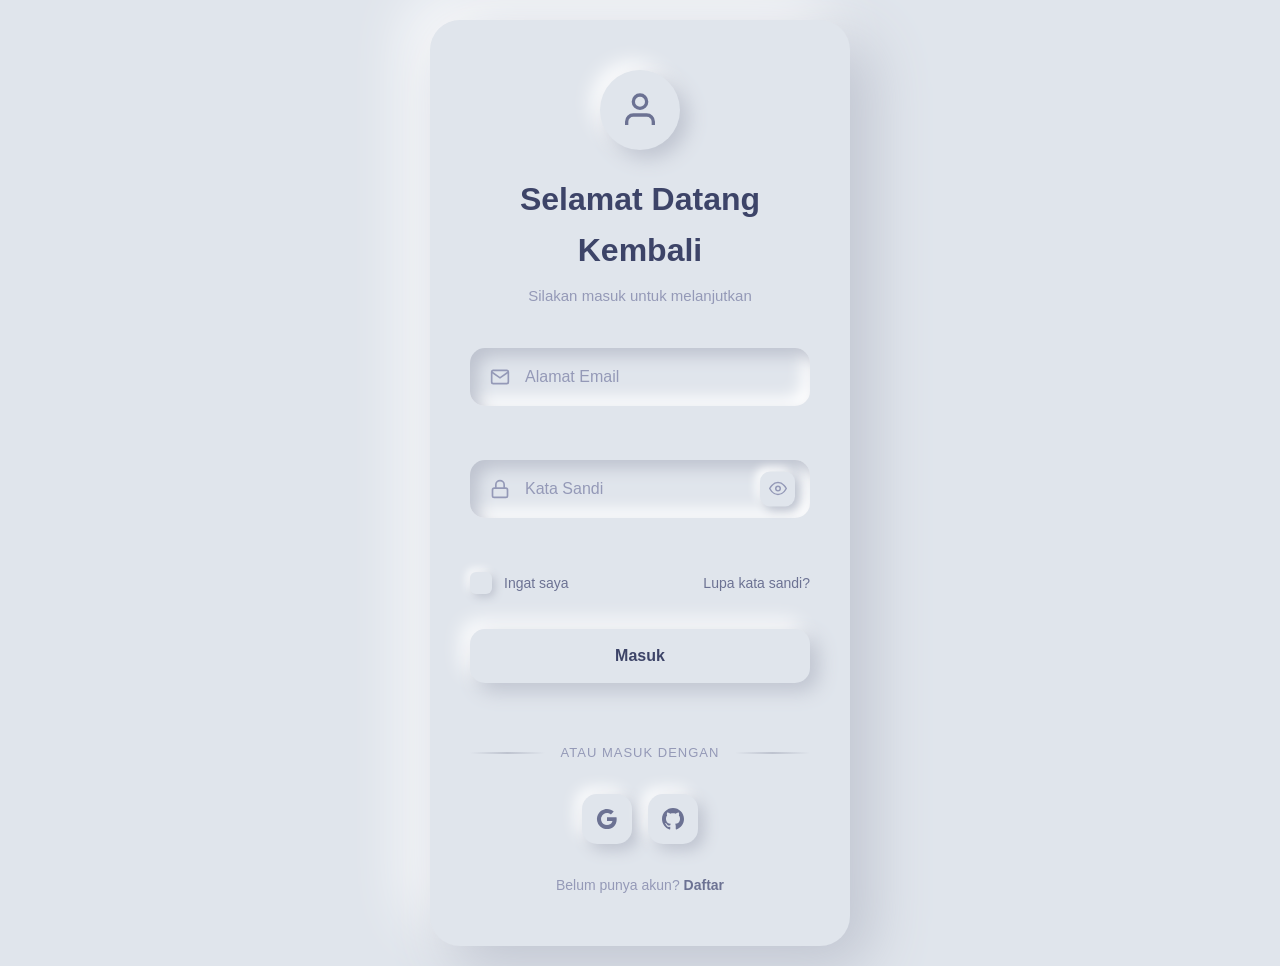
==== login/index.html @ a6df1111 "Update index.html" ====
<!DOCTYPE html>
<html lang="id">
<head>
    <meta charset="UTF-8">
    <meta name="viewport" content="width=device-width, initial-scale=1.0">
    <title>Kopi Ayu - Masuk</title>
    <link rel="stylesheet" href="style.css">
</head>
<body>
    <div class="login-container">
        <div class="login-card">
            <div class="login-header">
                <div class="neu-icon">
                    <div class="icon-inner">
                        <svg viewBox="0 0 24 24" fill="none" stroke="currentColor" stroke-width="2">
                            <path d="M20 21v-2a4 4 0 0 0-4-4H8a4 4 0 0 0-4 4v2"/>
                            <circle cx="12" cy="7" r="4"/>
                        </svg>
                    </div>
                </div>
                <h2>Selamat Datang Kembali</h2>
                <p>Silakan masuk untuk melanjutkan</p>
            </div>
            
            <form class="login-form" id="loginForm" novalidate>
                <div class="form-group">
                    <div class="input-group neu-input">
                        <input type="email" id="email" name="email" required autocomplete="email" placeholder=" ">
                        <label for="email">Alamat Email</label>
                        <div class="input-icon">
                            <svg viewBox="0 0 24 24" fill="none" stroke="currentColor" stroke-width="2">
                                <path d="M4 4h16c1.1 0 2 .9 2 2v12c0 1.1-.9 2-2 2H4c-1.1 0-2-.9-2-2V6c0-1.1.9-2 2-2z"/>
                                <polyline points="22,6 12,13 2,6"/>
                            </svg>
                        </div>
                    </div>
                    <span class="error-message" id="emailError"></span>
                </div>

                <div class="form-group">
                    <div class="input-group neu-input password-group">
                        <input type="password" id="password" name="password" required autocomplete="current-password" placeholder=" ">
                        <label for="password">Kata Sandi</label>
                        <div class="input-icon">
                            <svg viewBox="0 0 24 24" fill="none" stroke="currentColor" stroke-width="2">
                                <rect x="3" y="11" width="18" height="11" rx="2" ry="2"/>
                                <path d="M7 11V7a5 5 0 0110 0v4"/>
                            </svg>
                        </div>
                        <button type="button" class="password-toggle neu-toggle" id="passwordToggle" aria-label="Tampilkan kata sandi">
                            <svg class="eye-open" viewBox="0 0 24 24" fill="none" stroke="currentColor" stroke-width="2">
                                <path d="M1 12s4-8 11-8 11 8 11 8-4 8-11 8-11-8-11-8z"/>
                                <circle cx="12" cy="12" r="3"/>
                            </svg>
                            <svg class="eye-closed" viewBox="0 0 24 24" fill="none" stroke="currentColor" stroke-width="2">
                                <path d="M17.94 17.94A10.07 10.07 0 0 1 12 20c-7 0-11-8-11-8a18.45 18.45 0 0 1 5.06-5.94M9.9 4.24A9.12 9.12 0 0 1 12 4c7 0 11 8 11 8a18.5 18.5 0 0 1-2.16 3.19m-6.72-1.07a3 3 0 1 1-4.24-4.24"/>
                                <line x1="1" y1="1" x2="23" y2="23"/>
                            </svg>
                        </button>
                    </div>
                    <span class="error-message" id="passwordError"></span>
                </div>

                <div class="form-options">
                    <div class="remember-wrapper">
                        <input type="checkbox" id="remember" name="remember">
                        <label for="remember" class="checkbox-label">
                            <div class="neu-checkbox">
                                <svg viewBox="0 0 24 24" fill="none" stroke="currentColor" stroke-width="3">
                                    <polyline points="20 6 9 17 4 12"/>
                                </svg>
                            </div>
                            Ingat saya
                        </label>
                    </div>
                    <a href="#" class="forgot-link">Lupa kata sandi?</a>
                </div>

                <button type="submit" class="neu-button login-btn">
                    <span class="btn-text">Masuk</span>
                    <div class="btn-loader">
                        <div class="neu-spinner"></div>
                    </div>
                </button>
            </form>

            <div class="divider">
                <div class="divider-line"></div>
                <span>atau masuk dengan</span>
                <div class="divider-line"></div>
            </div>

            <div class="social-login">
                <button type="button" class="social-btn neu-social">
                    <svg viewBox="0 0 24 24" fill="currentColor">
                        <path d="M22.56 12.25c0-.78-.07-1.53-.2-2.25H12v4.26h5.92c-.26 1.37-1.04 2.53-2.21 3.31v2.77h3.57c2.08-1.92 3.28-4.74 3.28-8.09z"/>
                        <path d="M12 23c2.97 0 5.46-.98 7.28-2.66l-3.57-2.77c-.98.66-2.23 1.06-3.71 1.06-2.86 0-5.29-1.93-6.16-4.53H2.18v2.84C3.99 20.53 7.7 23 12 23z"/>
                        <path d="M5.84 14.09c-.22-.66-.35-1.36-.35-2.09s.13-1.43.35-2.09V7.07H2.18C1.43 8.55 1 10.22 1 12s.43 3.45 1.18 4.93l2.85-2.22.81-.62z"/>
                        <path d="M12 5.38c1.62 0 3.06.56 4.21 1.64l3.15-3.15C17.45 2.09 14.97 1 12 1 7.7 1 3.99 3.47 2.18 7.07l3.66 2.84c.87-2.6 3.3-4.53 6.16-4.53z"/>
                    </svg>
                </button>
                <button type="button" class="social-btn neu-social">
                    <svg viewBox="0 0 24 24" fill="currentColor">
                        <path d="M12 0c-6.626 0-12 5.373-12 12 0 5.302 3.438 9.8 8.207 11.387.599.111.793-.261.793-.577v-2.234c-3.338.726-4.033-1.416-4.033-1.416-.546-1.387-1.333-1.756-1.333-1.756-1.089-.745.083-.729.083-.729 1.205.084 1.839 1.237 1.839 1.237 1.07 1.834 2.807 1.304 3.492.997.107-.775.418-1.305.762-1.604-2.665-.305-5.467-1.334-5.467-5.931 0-1.311.469-2.381 1.236-3.221-.124-.303-.535-1.524.117-3.176 0 0 1.008-.322 3.301 1.23.957-.266 1.983-.399 3.003-.404 1.02.005 2.047.138 3.006.404 2.291-1.552 3.297-1.23 3.297-1.23.653 1.653.242 2.874.118 3.176.77.84 1.235 1.911 1.235 3.221 0 4.609-2.807 5.624-5.479 5.921.43.372.823 1.102.823 2.222v3.293c0 .319.192.694.801.576 4.765-1.589 8.199-6.086 8.199-11.386 0-6.627-5.373-12-12-12z"/>
                    </svg>
                </button>
            </div>

            <div class="signup-link">
                <p>Belum punya akun? <a href="#">Daftar</a></p>
            </div>

            <div class="success-message" id="successMessage">
                <div class="success-icon neu-icon">
                    <svg viewBox="0 0 24 24" fill="none" stroke="currentColor" stroke-width="3">
                        <polyline points="20 6 9 17 4 12"/>
                    </svg>
                </div>
                <h3>Berhasil!</h3>
                <p>Mengalihkan Anda ke halaman utama...</p>
            </div>
        </div>
    </div>

    <script src="../../shared/js/form-utils.js"></script>
    <script src="script.js"></script>
</body>
</html>
---- login/style.css ----
/* Neumorphism Login Form - Complete & Self-Contained */

* {
    margin: 0;
    padding: 0;
    box-sizing: border-box;
}

body {
    font-family: -apple-system, BlinkMacSystemFont, 'Segoe UI', Roboto, sans-serif;
    background: #e0e5ec;
    min-height: 100vh;
    display: flex;
    align-items: center;
    justify-content: center;
    padding: 20px;
    line-height: 1.6;
}

.login-container {
    width: 100%;
    max-width: 420px;
}

.login-card {
    background: #e0e5ec;
    border-radius: 30px;
    padding: 50px 40px;
    box-shadow: 
        20px 20px 60px #bec3cf,
        -20px -20px 60px #ffffff;
    position: relative;
    transition: all 0.3s ease;
}

.login-card:hover {
    transform: translateY(-5px);
}

.login-header {
    text-align: center;
    margin-bottom: 40px;
}

.neu-icon {
    width: 80px;
    height: 80px;
    margin: 0 auto 24px;
    background: #e0e5ec;
    border-radius: 50%;
    display: flex;
    align-items: center;
    justify-content: center;
    box-shadow: 
        8px 8px 20px #bec3cf,
        -8px -8px 20px #ffffff,
        inset 0 0 0 #bec3cf,
        inset 0 0 0 #ffffff;
    transition: all 0.3s ease;
}

.neu-icon:hover {
    box-shadow: 
        4px 4px 10px #bec3cf,
        -4px -4px 10px #ffffff,
        inset 4px 4px 10px #bec3cf,
        inset -4px -4px 10px #ffffff;
}

.icon-inner {
    width: 40px;
    height: 40px;
    display: flex;
    align-items: center;
    justify-content: center;
    color: #6c7293;
}

.icon-inner svg {
    width: 100%;
    height: 100%;
}

.login-header h2 {
    color: #3d4468;
    font-size: 2rem;
    font-weight: 600;
    margin-bottom: 8px;
}

.login-header p {
    color: #9499b7;
    font-size: 15px;
    font-weight: 400;
}

/* Neumorphic Input Styles */
.form-group {
    margin-bottom: 28px;
    position: relative;
}

.neu-input {
    position: relative;
    background: #e0e5ec;
    border-radius: 15px;
    box-shadow: 
        inset 8px 8px 16px #bec3cf,
        inset -8px -8px 16px #ffffff;
    transition: all 0.3s ease;
}

.neu-input:focus-within {
    box-shadow: 
        inset 4px 4px 8px #bec3cf,
        inset -4px -4px 8px #ffffff;
}

.neu-input input {
    width: 100%;
    background: transparent;
    border: none;
    padding: 20px 24px;
    padding-left: 55px;
    color: #3d4468;
    font-size: 16px;
    font-weight: 500;
    outline: none;
    transition: all 0.3s ease;
}

.neu-input input::placeholder {
    color: transparent;
}

.neu-input label {
    position: absolute;
    left: 55px;
    top: 50%;
    transform: translateY(-50%);
    color: #9499b7;
    font-size: 16px;
    font-weight: 400;
    pointer-events: none;
    transition: all 0.3s ease;
}

.neu-input input:focus + label,
.neu-input input:not(:placeholder-shown) + label {
    top: 8px;
    font-size: 12px;
    color: #6c7293;
    transform: translateY(0);
}

.input-icon {
    position: absolute;
    left: 20px;
    top: 50%;
    transform: translateY(-50%);
    width: 20px;
    height: 20px;
    color: #9499b7;
    transition: all 0.3s ease;
}

.input-icon svg {
    width: 100%;
    height: 100%;
}

.neu-input:focus-within .input-icon {
    color: #6c7293;
}

/* Password Toggle */
.password-group {
    padding-right: 50px;
}

.neu-toggle {
    position: absolute;
    right: 15px;
    top: 50%;
    transform: translateY(-50%);
    background: #e0e5ec;
    border: none;
    width: 35px;
    height: 35px;
    border-radius: 10px;
    cursor: pointer;
    display: flex;
    align-items: center;
    justify-content: center;
    color: #9499b7;
    box-shadow: 
        4px 4px 10px #bec3cf,
        -4px -4px 10px #ffffff;
    transition: all 0.3s ease;
}

.neu-toggle:hover {
    color: #6c7293;
}

.neu-toggle:active {
    box-shadow: 
        inset 2px 2px 5px #bec3cf,
        inset -2px -2px 5px #ffffff;
}

.neu-toggle svg {
    width: 18px;
    height: 18px;
}

.eye-closed {
    display: none;
}

.neu-toggle.show-password .eye-open {
    display: none;
}

.neu-toggle.show-password .eye-closed {
    display: block;
}

/* Form Options */
.form-options {
    display: flex;
    justify-content: space-between;
    align-items: center;
    margin-bottom: 35px;
    flex-wrap: wrap;
    gap: 16px;
}

.remember-wrapper {
    display: flex;
    align-items: center;
    cursor: pointer;
}

.remember-wrapper input[type="checkbox"] {
    display: none;
}

.checkbox-label {
    display: flex;
    align-items: center;
    gap: 12px;
    cursor: pointer;
    user-select: none;
    color: #6c7293;
    font-size: 14px;
    font-weight: 500;
}

.neu-checkbox {
    width: 22px;
    height: 22px;
    background: #e0e5ec;
    border-radius: 6px;
    display: flex;
    align-items: center;
    justify-content: center;
    box-shadow: 
        3px 3px 8px #bec3cf,
        -3px -3px 8px #ffffff;
    transition: all 0.3s ease;
    position: relative;
    overflow: hidden;
}

.remember-wrapper input[type="checkbox"]:checked + .checkbox-label .neu-checkbox {
    box-shadow: 
        inset 2px 2px 5px #bec3cf,
        inset -2px -2px 5px #ffffff;
}

.neu-checkbox svg {
    width: 14px;
    height: 14px;
    color: #00c896;
    opacity: 0;
    transform: scale(0);
    transition: all 0.3s ease;
}

.remember-wrapper input[type="checkbox"]:checked + .checkbox-label .neu-checkbox svg {
    opacity: 1;
    transform: scale(1);
}

.forgot-link {
    color: #6c7293;
    text-decoration: none;
    font-size: 14px;
    font-weight: 500;
    transition: color 0.3s ease;
}

.forgot-link:hover {
    color: #3d4468;
}

/* Neumorphic Button */
.neu-button {
    width: 100%;
    background: #e0e5ec;
    border: none;
    border-radius: 15px;
    padding: 18px 32px;
    color: #3d4468;
    font-size: 16px;
    font-weight: 600;
    cursor: pointer;
    position: relative;
    margin-bottom: 30px;
    box-shadow: 
        8px 8px 20px #bec3cf,
        -8px -8px 20px #ffffff;
    transition: all 0.3s ease;
    overflow: hidden;
}

.neu-button::before {
    content: '';
    position: absolute;
    top: 0;
    left: -100%;
    width: 100%;
    height: 100%;
    background: linear-gradient(90deg, transparent, rgba(255, 255, 255, 0.3), transparent);
    transition: left 0.5s ease;
}

.neu-button:hover {
    transform: translateY(-2px);
    box-shadow: 
        12px 12px 30px #bec3cf,
        -12px -12px 30px #ffffff;
}

.neu-button:hover::before {
    left: 100%;
}

.neu-button:active {
    transform: translateY(0);
    box-shadow: 
        inset 4px 4px 10px #bec3cf,
        inset -4px -4px 10px #ffffff;
}

.btn-text {
    position: relative;
    z-index: 1;
    transition: opacity 0.3s ease;
}

.btn-loader {
    position: absolute;
    top: 50%;
    left: 50%;
    transform: translate(-50%, -50%);
    opacity: 0;
    transition: opacity 0.3s ease;
}

.neu-spinner {
    width: 20px;
    height: 20px;
    border: 3px solid #bec3cf;
    border-top: 3px solid #6c7293;
    border-radius: 50%;
    animation: spin 1s linear infinite;
}

@keyframes spin {
    0% { transform: rotate(0deg); }
    100% { transform: rotate(360deg); }
}

.neu-button.loading .btn-text {
    opacity: 0;
}

.neu-button.loading .btn-loader {
    opacity: 1;
}

/* Divider */
.divider {
    display: flex;
    align-items: center;
    margin: 30px 0;
    gap: 16px;
}

.divider-line {
    flex: 1;
    height: 2px;
    background: linear-gradient(90deg, transparent, #bec3cf, transparent);
}

.divider span {
    color: #9499b7;
    font-size: 13px;
    font-weight: 500;
    text-transform: uppercase;
    letter-spacing: 1px;
}

/* Social Login */
.social-login {
    display: flex;
    justify-content: center;
    gap: 16px;
    margin-bottom: 30px;
}

.neu-social {
    width: 50px;
    height: 50px;
    background: #e0e5ec;
    border: none;
    border-radius: 15px;
    cursor: pointer;
    display: flex;
    align-items: center;
    justify-content: center;
    color: #6c7293;
    box-shadow: 
        6px 6px 15px #bec3cf,
        -6px -6px 15px #ffffff;
    transition: all 0.3s ease;
}

.neu-social:hover {
    transform: translateY(-2px);
    box-shadow: 
        8px 8px 20px #bec3cf,
        -8px -8px 20px #ffffff;
}

.neu-social:active {
    transform: translateY(0);
    box-shadow: 
        inset 3px 3px 8px #bec3cf,
        inset -3px -3px 8px #ffffff;
}

.neu-social svg {
    width: 22px;
    height: 22px;
}

/* Signup Link */
.signup-link {
    text-align: center;
}

.signup-link p {
    color: #9499b7;
    font-size: 14px;
}

.signup-link a {
    color: #6c7293;
    text-decoration: none;
    font-weight: 600;
    transition: color 0.3s ease;
}

.signup-link a:hover {
    color: #3d4468;
}

/* Error States */
.error-message {
    color: #ff3b5c;
    font-size: 12px;
    font-weight: 500;
    margin-top: 8px;
    margin-left: 20px;
    opacity: 0;
    transform: translateY(-10px);
    transition: all 0.3s ease;
}

.error-message.show {
    opacity: 1;
    transform: translateY(0);
}

.form-group.error .neu-input {
    box-shadow: 
        inset 8px 8px 16px #ffb8c4,
        inset -8px -8px 16px #ffffff,
        0 0 0 2px #ff3b5c;
}

/* Success Message */
.success-message {
    display: none;
    text-align: center;
    padding: 40px 20px;
    opacity: 0;
    transform: translateY(20px);
    transition: all 0.5s ease;
}

.success-message.show {
    display: block;
    opacity: 1;
    transform: translateY(0);
}

.success-message .neu-icon {
    background: #e0e5ec;
    color: #00c896;
    margin-bottom: 20px;
}

.success-message h3 {
    color: #3d4468;
    font-size: 1.5rem;
    margin-bottom: 8px;
}

.success-message p {
    color: #9499b7;
    font-size: 14px;
}

/* Mobile Responsive */
@media (max-width: 480px) {
    body {
        padding: 16px;
    }
    
    .login-card {
        padding: 35px 25px;
        border-radius: 20px;
    }
    
    .login-header h2 {
        font-size: 1.75rem;
    }
    
    .neu-input input {
        padding: 18px 20px;
        padding-left: 50px;
    }
    
    .neu-input label {
        left: 50px;
    }
    
    .form-options {
        flex-direction: column;
        align-items: flex-start;
        gap: 16px;
    }
}
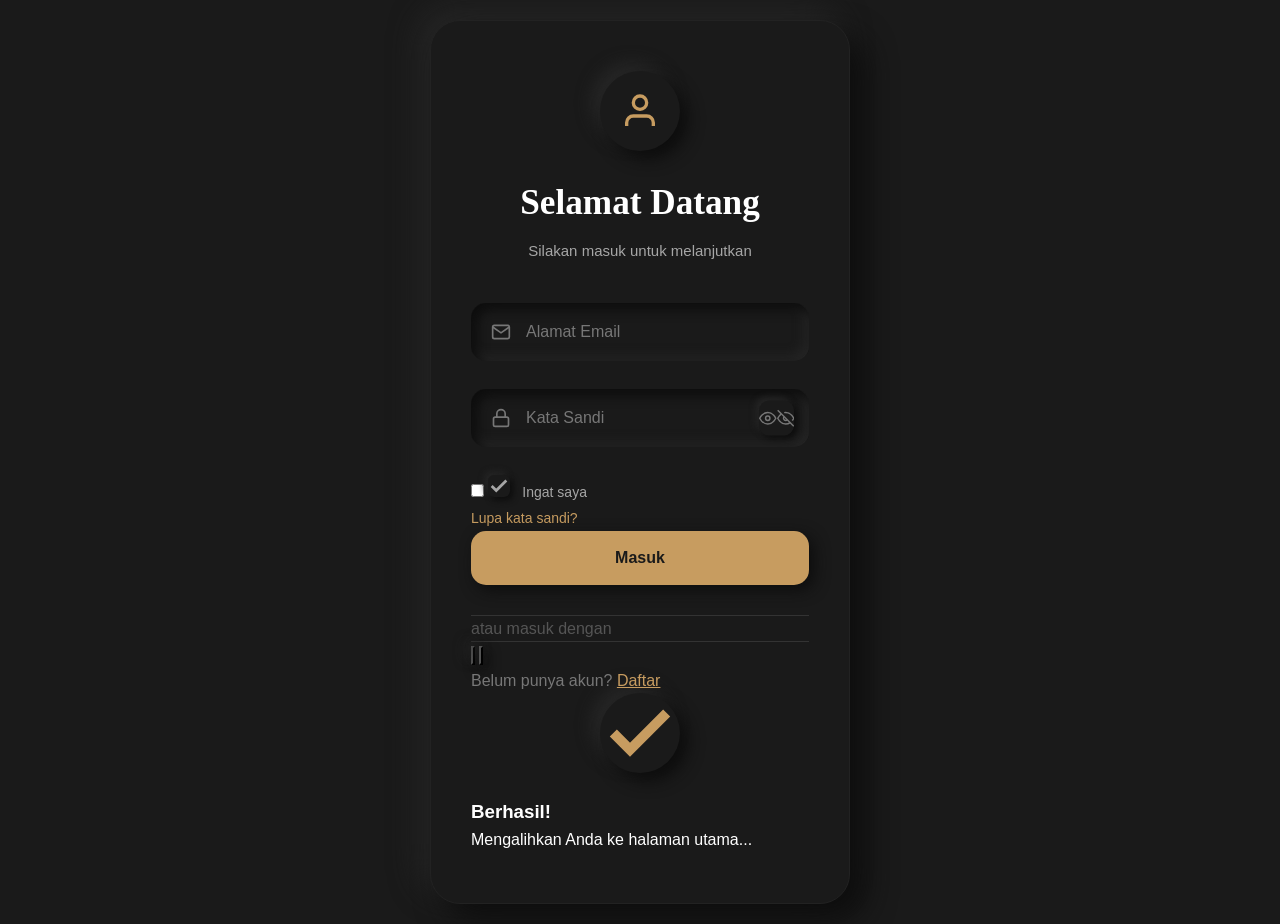
==== commit bd4fa63e: "Update index.html" ====
--- a/login/index.html
+++ b/login/index.html
@@ -18,7 +18,7 @@
                         </svg>
                     </div>
                 </div>
-                <h2>Selamat Datang Kembali</h2>
+                <h2>Selamat Datang </h2>
                 <p>Silakan masuk untuk melanjutkan</p>
             </div>
             
--- a/login/style.css
+++ b/login/style.css
@@ -1,4 +1,4 @@
-/* Neumorphism Login Form - Complete & Self-Contained */
+/* Neumorphism Login Form - Kopi Ayu Theme */
 
 * {
     margin: 0;
@@ -7,8 +7,9 @@
 }
 
 body {
-    font-family: -apple-system, BlinkMacSystemFont, 'Segoe UI', Roboto, sans-serif;
-    background: #e0e5ec;
+    font-family: 'Open Sans', Helvetica, Arial, sans-serif;
+    /* Menggunakan warna gelap agar satu nuansa dengan header utama */
+    background: #1a1a1a; 
     min-height: 100vh;
     display: flex;
     align-items: center;
@@ -23,14 +24,16 @@
 }
 
 .login-card {
-    background: #e0e5ec;
+    background: #1a1a1a;
     border-radius: 30px;
     padding: 50px 40px;
-    box-shadow: 
-        20px 20px 60px #bec3cf,
-        -20px -20px 60px #ffffff;
+    /* Shadow disesuaikan untuk background gelap */
+    box-shadow: 
+        15px 15px 30px #0d0d0d,
+        -10px -10px 30px #272727;
     position: relative;
     transition: all 0.3s ease;
+    border: 1px solid #222;
 }
 
 .login-card:hover {
@@ -46,25 +49,15 @@
     width: 80px;
     height: 80px;
     margin: 0 auto 24px;
-    background: #e0e5ec;
+    background: #1a1a1a;
     border-radius: 50%;
     display: flex;
     align-items: center;
     justify-content: center;
     box-shadow: 
-        8px 8px 20px #bec3cf,
-        -8px -8px 20px #ffffff,
-        inset 0 0 0 #bec3cf,
-        inset 0 0 0 #ffffff;
-    transition: all 0.3s ease;
-}
-
-.neu-icon:hover {
-    box-shadow: 
-        4px 4px 10px #bec3cf,
-        -4px -4px 10px #ffffff,
-        inset 4px 4px 10px #bec3cf,
-        inset -4px -4px 10px #ffffff;
+        8px 8px 16px #0d0d0d,
+        -8px -8px 16px #272727;
+    transition: all 0.3s ease;
 }
 
 .icon-inner {
@@ -73,7 +66,8 @@
     display: flex;
     align-items: center;
     justify-content: center;
-    color: #6c7293;
+    /* Aksen warna emas sesuai tema Kopi Ayu */
+    color: #c79c60; 
 }
 
 .icon-inner svg {
@@ -82,16 +76,15 @@
 }
 
 .login-header h2 {
-    color: #3d4468;
-    font-size: 2rem;
-    font-weight: 600;
+    color: #ffffff; /* Putih agar terbaca di BG gelap */
+    font-family: 'Damion', cursive; /* Font tulisan tangan sesuai logo */
+    font-size: 2.2rem;
     margin-bottom: 8px;
 }
 
 .login-header p {
-    color: #9499b7;
+    color: #a6a6a6;
     font-size: 15px;
-    font-weight: 400;
 }
 
 /* Neumorphic Input Styles */
@@ -102,18 +95,12 @@
 
 .neu-input {
     position: relative;
-    background: #e0e5ec;
+    background: #1a1a1a;
     border-radius: 15px;
     box-shadow: 
-        inset 8px 8px 16px #bec3cf,
-        inset -8px -8px 16px #ffffff;
-    transition: all 0.3s ease;
-}
-
-.neu-input:focus-within {
-    box-shadow: 
-        inset 4px 4px 8px #bec3cf,
-        inset -4px -4px 8px #ffffff;
+        inset 6px 6px 12px #0d0d0d,
+        inset -4px -4px 12px #272727;
+    transition: all 0.3s ease;
 }
 
 .neu-input input {
@@ -122,15 +109,9 @@
     border: none;
     padding: 20px 24px;
     padding-left: 55px;
-    color: #3d4468;
+    color: #ffffff;
     font-size: 16px;
-    font-weight: 500;
     outline: none;
-    transition: all 0.3s ease;
-}
-
-.neu-input input::placeholder {
-    color: transparent;
 }
 
 .neu-input label {
@@ -138,9 +119,8 @@
     left: 55px;
     top: 50%;
     transform: translateY(-50%);
-    color: #9499b7;
+    color: #777;
     font-size: 16px;
-    font-weight: 400;
     pointer-events: none;
     transition: all 0.3s ease;
 }
@@ -149,7 +129,7 @@
 .neu-input input:not(:placeholder-shown) + label {
     top: 8px;
     font-size: 12px;
-    color: #6c7293;
+    color: #c79c60;
     transform: translateY(0);
 }
 
@@ -160,408 +140,128 @@
     transform: translateY(-50%);
     width: 20px;
     height: 20px;
-    color: #9499b7;
-    transition: all 0.3s ease;
-}
-
-.input-icon svg {
-    width: 100%;
-    height: 100%;
-}
-
-.neu-input:focus-within .input-icon {
-    color: #6c7293;
+    color: #777;
 }
 
 /* Password Toggle */
-.password-group {
-    padding-right: 50px;
-}
-
 .neu-toggle {
     position: absolute;
     right: 15px;
     top: 50%;
     transform: translateY(-50%);
-    background: #e0e5ec;
+    background: #1a1a1a;
     border: none;
     width: 35px;
     height: 35px;
     border-radius: 10px;
     cursor: pointer;
-    display: flex;
-    align-items: center;
-    justify-content: center;
-    color: #9499b7;
-    box-shadow: 
-        4px 4px 10px #bec3cf,
-        -4px -4px 10px #ffffff;
-    transition: all 0.3s ease;
+    color: #777;
+    box-shadow: 
+        3px 3px 6px #0d0d0d,
+        -3px -3px 6px #272727;
+    display: flex;
+    align-items: center;
+    justify-content: center;
 }
 
 .neu-toggle:hover {
-    color: #6c7293;
-}
-
-.neu-toggle:active {
-    box-shadow: 
-        inset 2px 2px 5px #bec3cf,
-        inset -2px -2px 5px #ffffff;
-}
-
-.neu-toggle svg {
-    width: 18px;
-    height: 18px;
-}
-
-.eye-closed {
-    display: none;
-}
-
-.neu-toggle.show-password .eye-open {
-    display: none;
-}
-
-.neu-toggle.show-password .eye-closed {
-    display: block;
+    color: #c79c60;
 }
 
 /* Form Options */
-.form-options {
-    display: flex;
-    justify-content: space-between;
-    align-items: center;
-    margin-bottom: 35px;
-    flex-wrap: wrap;
-    gap: 16px;
-}
-
-.remember-wrapper {
-    display: flex;
-    align-items: center;
+.checkbox-label {
+    color: #a6a6a6;
+    font-size: 14px;
     cursor: pointer;
-}
-
-.remember-wrapper input[type="checkbox"] {
-    display: none;
-}
-
-.checkbox-label {
-    display: flex;
-    align-items: center;
-    gap: 12px;
-    cursor: pointer;
-    user-select: none;
-    color: #6c7293;
-    font-size: 14px;
-    font-weight: 500;
 }
 
 .neu-checkbox {
     width: 22px;
     height: 22px;
-    background: #e0e5ec;
+    background: #1a1a1a;
     border-radius: 6px;
-    display: flex;
-    align-items: center;
-    justify-content: center;
-    box-shadow: 
-        3px 3px 8px #bec3cf,
-        -3px -3px 8px #ffffff;
-    transition: all 0.3s ease;
-    position: relative;
-    overflow: hidden;
-}
-
-.remember-wrapper input[type="checkbox"]:checked + .checkbox-label .neu-checkbox {
-    box-shadow: 
-        inset 2px 2px 5px #bec3cf,
-        inset -2px -2px 5px #ffffff;
-}
-
-.neu-checkbox svg {
-    width: 14px;
-    height: 14px;
-    color: #00c896;
-    opacity: 0;
-    transform: scale(0);
-    transition: all 0.3s ease;
+    box-shadow: 3px 3px 6px #0d0d0d, -3px -3px 6px #272727;
+    display: inline-flex;
+    align-items: center;
+    justify-content: center;
+    margin-right: 8px;
 }
 
 .remember-wrapper input[type="checkbox"]:checked + .checkbox-label .neu-checkbox svg {
-    opacity: 1;
-    transform: scale(1);
+    color: #c79c60;
 }
 
 .forgot-link {
-    color: #6c7293;
+    color: #c79c60;
     text-decoration: none;
     font-size: 14px;
-    font-weight: 500;
-    transition: color 0.3s ease;
-}
-
-.forgot-link:hover {
-    color: #3d4468;
-}
-
-/* Neumorphic Button */
+}
+
+/* Neumorphic Button - The Golden Button */
 .neu-button {
     width: 100%;
-    background: #e0e5ec;
+    background: #c79c60; /* Warna emas Kopi Ayu */
     border: none;
     border-radius: 15px;
     padding: 18px 32px;
-    color: #3d4468;
+    color: #1a1a1a; /* Teks gelap di atas tombol emas */
     font-size: 16px;
-    font-weight: 600;
+    font-weight: 700;
     cursor: pointer;
-    position: relative;
     margin-bottom: 30px;
     box-shadow: 
-        8px 8px 20px #bec3cf,
-        -8px -8px 20px #ffffff;
-    transition: all 0.3s ease;
-    overflow: hidden;
-}
-
-.neu-button::before {
-    content: '';
-    position: absolute;
-    top: 0;
-    left: -100%;
-    width: 100%;
-    height: 100%;
-    background: linear-gradient(90deg, transparent, rgba(255, 255, 255, 0.3), transparent);
-    transition: left 0.5s ease;
+        5px 5px 15px #0d0d0d;
+    transition: all 0.3s ease;
 }
 
 .neu-button:hover {
+    background: #d4ae7a;
     transform: translateY(-2px);
-    box-shadow: 
-        12px 12px 30px #bec3cf,
-        -12px -12px 30px #ffffff;
-}
-
-.neu-button:hover::before {
-    left: 100%;
+    box-shadow: 8px 8px 20px #0d0d0d;
 }
 
 .neu-button:active {
     transform: translateY(0);
-    box-shadow: 
-        inset 4px 4px 10px #bec3cf,
-        inset -4px -4px 10px #ffffff;
-}
-
-.btn-text {
-    position: relative;
-    z-index: 1;
-    transition: opacity 0.3s ease;
-}
-
-.btn-loader {
-    position: absolute;
-    top: 50%;
-    left: 50%;
-    transform: translate(-50%, -50%);
-    opacity: 0;
-    transition: opacity 0.3s ease;
-}
-
-.neu-spinner {
-    width: 20px;
-    height: 20px;
-    border: 3px solid #bec3cf;
-    border-top: 3px solid #6c7293;
-    border-radius: 50%;
-    animation: spin 1s linear infinite;
-}
-
-@keyframes spin {
-    0% { transform: rotate(0deg); }
-    100% { transform: rotate(360deg); }
-}
-
-.neu-button.loading .btn-text {
-    opacity: 0;
-}
-
-.neu-button.loading .btn-loader {
-    opacity: 1;
+    box-shadow: inset 4px 4px 10px rgba(0,0,0,0.2);
 }
 
 /* Divider */
-.divider {
-    display: flex;
-    align-items: center;
-    margin: 30px 0;
-    gap: 16px;
-}
-
 .divider-line {
     flex: 1;
-    height: 2px;
-    background: linear-gradient(90deg, transparent, #bec3cf, transparent);
+    height: 1px;
+    background: #333;
 }
 
 .divider span {
-    color: #9499b7;
-    font-size: 13px;
-    font-weight: 500;
-    text-transform: uppercase;
-    letter-spacing: 1px;
+    color: #555;
 }
 
 /* Social Login */
-.social-login {
-    display: flex;
-    justify-content: center;
-    gap: 16px;
-    margin-bottom: 30px;
-}
-
 .neu-social {
-    width: 50px;
-    height: 50px;
-    background: #e0e5ec;
-    border: none;
-    border-radius: 15px;
-    cursor: pointer;
-    display: flex;
-    align-items: center;
-    justify-content: center;
-    color: #6c7293;
-    box-shadow: 
-        6px 6px 15px #bec3cf,
-        -6px -6px 15px #ffffff;
-    transition: all 0.3s ease;
+    background: #1a1a1a;
+    box-shadow: 5px 5px 12px #0d0d0d, -5px -5px 12px #272727;
+    color: #a6a6a6;
 }
 
 .neu-social:hover {
-    transform: translateY(-2px);
-    box-shadow: 
-        8px 8px 20px #bec3cf,
-        -8px -8px 20px #ffffff;
-}
-
-.neu-social:active {
-    transform: translateY(0);
-    box-shadow: 
-        inset 3px 3px 8px #bec3cf,
-        inset -3px -3px 8px #ffffff;
-}
-
-.neu-social svg {
-    width: 22px;
-    height: 22px;
+    color: #c79c60;
 }
 
 /* Signup Link */
-.signup-link {
-    text-align: center;
-}
-
 .signup-link p {
-    color: #9499b7;
-    font-size: 14px;
+    color: #777;
 }
 
 .signup-link a {
-    color: #6c7293;
-    text-decoration: none;
-    font-weight: 600;
-    transition: color 0.3s ease;
-}
-
-.signup-link a:hover {
-    color: #3d4468;
-}
-
-/* Error States */
-.error-message {
-    color: #ff3b5c;
-    font-size: 12px;
-    font-weight: 500;
-    margin-top: 8px;
-    margin-left: 20px;
-    opacity: 0;
-    transform: translateY(-10px);
-    transition: all 0.3s ease;
-}
-
-.error-message.show {
-    opacity: 1;
-    transform: translateY(0);
-}
-
-.form-group.error .neu-input {
-    box-shadow: 
-        inset 8px 8px 16px #ffb8c4,
-        inset -8px -8px 16px #ffffff,
-        0 0 0 2px #ff3b5c;
+    color: #c79c60;
 }
 
 /* Success Message */
 .success-message {
-    display: none;
-    text-align: center;
-    padding: 40px 20px;
-    opacity: 0;
-    transform: translateY(20px);
-    transition: all 0.5s ease;
-}
-
-.success-message.show {
-    display: block;
-    opacity: 1;
-    transform: translateY(0);
+    background: #1a1a1a;
+    color: #ffffff;
 }
 
 .success-message .neu-icon {
-    background: #e0e5ec;
-    color: #00c896;
-    margin-bottom: 20px;
-}
-
-.success-message h3 {
-    color: #3d4468;
-    font-size: 1.5rem;
-    margin-bottom: 8px;
-}
-
-.success-message p {
-    color: #9499b7;
-    font-size: 14px;
-}
-
-/* Mobile Responsive */
-@media (max-width: 480px) {
-    body {
-        padding: 16px;
-    }
-    
-    .login-card {
-        padding: 35px 25px;
-        border-radius: 20px;
-    }
-    
-    .login-header h2 {
-        font-size: 1.75rem;
-    }
-    
-    .neu-input input {
-        padding: 18px 20px;
-        padding-left: 50px;
-    }
-    
-    .neu-input label {
-        left: 50px;
-    }
-    
-    .form-options {
-        flex-direction: column;
-        align-items: flex-start;
-        gap: 16px;
-    }
-}
+    color: #c79c60;
+}
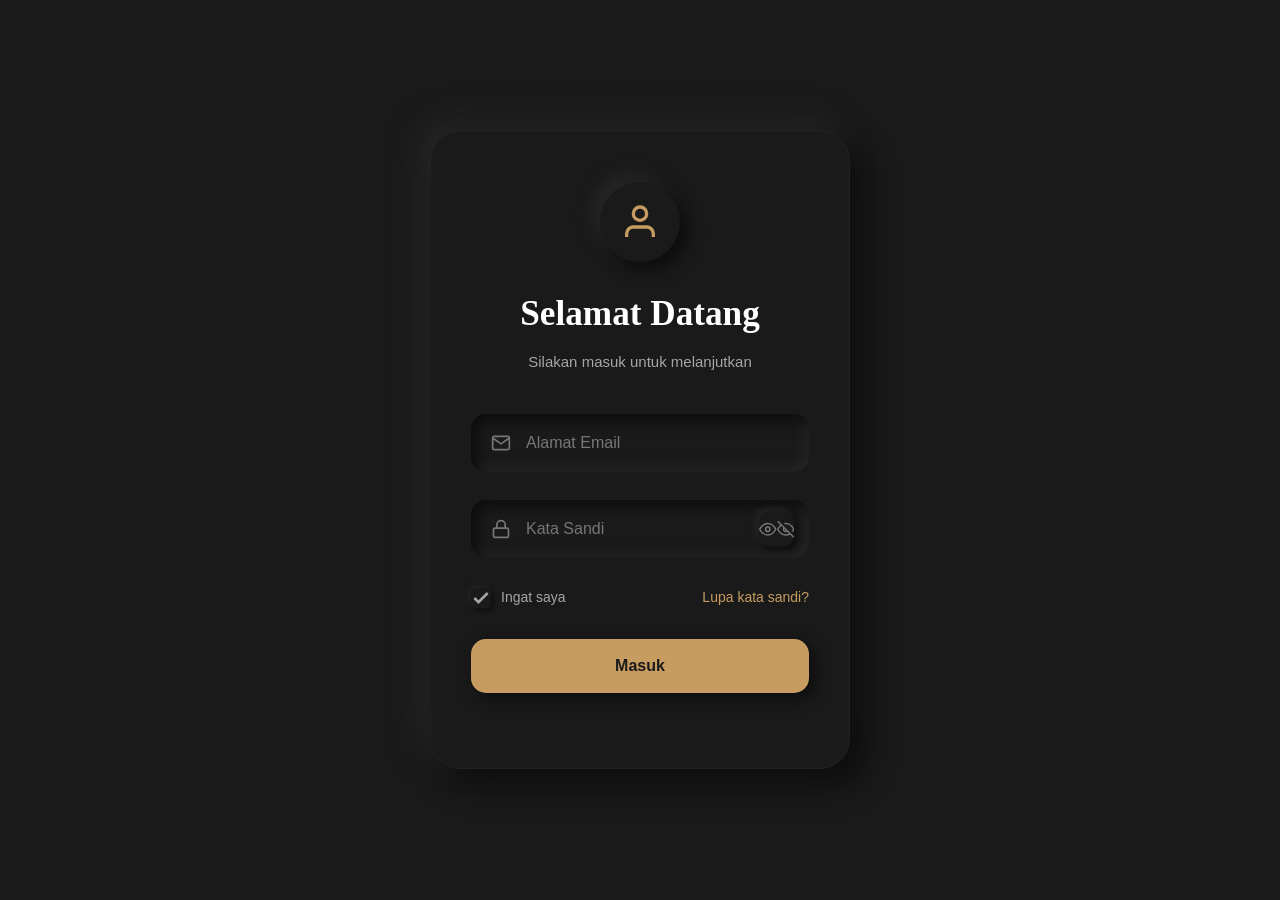
==== commit cf9eabad: "Update index.html" ====
--- a/login/index.html
+++ b/login/index.html
@@ -18,7 +18,7 @@
                         </svg>
                     </div>
                 </div>
-                <h2>Selamat Datang </h2>
+                <h2>Selamat Datang</h2>
                 <p>Silakan masuk untuk melanjutkan</p>
             </div>
             
@@ -78,51 +78,7 @@
 
                 <button type="submit" class="neu-button login-btn">
                     <span class="btn-text">Masuk</span>
-                    <div class="btn-loader">
-                        <div class="neu-spinner"></div>
-                    </div>
                 </button>
             </form>
 
-            <div class="divider">
-                <div class="divider-line"></div>
-                <span>atau masuk dengan</span>
-                <div class="divider-line"></div>
-            </div>
-
-            <div class="social-login">
-                <button type="button" class="social-btn neu-social">
-                    <svg viewBox="0 0 24 24" fill="currentColor">
-                        <path d="M22.56 12.25c0-.78-.07-1.53-.2-2.25H12v4.26h5.92c-.26 1.37-1.04 2.53-2.21 3.31v2.77h3.57c2.08-1.92 3.28-4.74 3.28-8.09z"/>
-                        <path d="M12 23c2.97 0 5.46-.98 7.28-2.66l-3.57-2.77c-.98.66-2.23 1.06-3.71 1.06-2.86 0-5.29-1.93-6.16-4.53H2.18v2.84C3.99 20.53 7.7 23 12 23z"/>
-                        <path d="M5.84 14.09c-.22-.66-.35-1.36-.35-2.09s.13-1.43.35-2.09V7.07H2.18C1.43 8.55 1 10.22 1 12s.43 3.45 1.18 4.93l2.85-2.22.81-.62z"/>
-                        <path d="M12 5.38c1.62 0 3.06.56 4.21 1.64l3.15-3.15C17.45 2.09 14.97 1 12 1 7.7 1 3.99 3.47 2.18 7.07l3.66 2.84c.87-2.6 3.3-4.53 6.16-4.53z"/>
-                    </svg>
-                </button>
-                <button type="button" class="social-btn neu-social">
-                    <svg viewBox="0 0 24 24" fill="currentColor">
-                        <path d="M12 0c-6.626 0-12 5.373-12 12 0 5.302 3.438 9.8 8.207 11.387.599.111.793-.261.793-.577v-2.234c-3.338.726-4.033-1.416-4.033-1.416-.546-1.387-1.333-1.756-1.333-1.756-1.089-.745.083-.729.083-.729 1.205.084 1.839 1.237 1.839 1.237 1.07 1.834 2.807 1.304 3.492.997.107-.775.418-1.305.762-1.604-2.665-.305-5.467-1.334-5.467-5.931 0-1.311.469-2.381 1.236-3.221-.124-.303-.535-1.524.117-3.176 0 0 1.008-.322 3.301 1.23.957-.266 1.983-.399 3.003-.404 1.02.005 2.047.138 3.006.404 2.291-1.552 3.297-1.23 3.297-1.23.653 1.653.242 2.874.118 3.176.77.84 1.235 1.911 1.235 3.221 0 4.609-2.807 5.624-5.479 5.921.43.372.823 1.102.823 2.222v3.293c0 .319.192.694.801.576 4.765-1.589 8.199-6.086 8.199-11.386 0-6.627-5.373-12-12-12z"/>
-                    </svg>
-                </button>
-            </div>
-
-            <div class="signup-link">
-                <p>Belum punya akun? <a href="#">Daftar</a></p>
-            </div>
-
-            <div class="success-message" id="successMessage">
-                <div class="success-icon neu-icon">
-                    <svg viewBox="0 0 24 24" fill="none" stroke="currentColor" stroke-width="3">
-                        <polyline points="20 6 9 17 4 12"/>
-                    </svg>
-                </div>
-                <h3>Berhasil!</h3>
-                <p>Mengalihkan Anda ke halaman utama...</p>
-            </div>
-        </div>
-    </div>
-
-    <script src="../../shared/js/form-utils.js"></script>
-    <script src="script.js"></script>
-</body>
-</html>
+            <div
--- a/login/style.css
+++ b/login/style.css
@@ -1,4 +1,4 @@
-/* Neumorphism Login Form - Kopi Ayu Theme */
+/* Neumorphism Login Form - Kopi Ayu Theme (Clean Version) */
 
 * {
     margin: 0;
@@ -8,7 +8,6 @@
 
 body {
     font-family: 'Open Sans', Helvetica, Arial, sans-serif;
-    /* Menggunakan warna gelap agar satu nuansa dengan header utama */
     background: #1a1a1a; 
     min-height: 100vh;
     display: flex;
@@ -27,7 +26,6 @@
     background: #1a1a1a;
     border-radius: 30px;
     padding: 50px 40px;
-    /* Shadow disesuaikan untuk background gelap */
     box-shadow: 
         15px 15px 30px #0d0d0d,
         -10px -10px 30px #272727;
@@ -57,7 +55,6 @@
     box-shadow: 
         8px 8px 16px #0d0d0d,
         -8px -8px 16px #272727;
-    transition: all 0.3s ease;
 }
 
 .icon-inner {
@@ -66,18 +63,12 @@
     display: flex;
     align-items: center;
     justify-content: center;
-    /* Aksen warna emas sesuai tema Kopi Ayu */
-    color: #c79c60; 
-}
-
-.icon-inner svg {
-    width: 100%;
-    height: 100%;
+    color: #c79c60; /* Warna Emas Kopi Ayu */
 }
 
 .login-header h2 {
-    color: #ffffff; /* Putih agar terbaca di BG gelap */
-    font-family: 'Damion', cursive; /* Font tulisan tangan sesuai logo */
+    color: #ffffff;
+    font-family: 'Damion', cursive; 
     font-size: 2.2rem;
     margin-bottom: 8px;
 }
@@ -87,7 +78,7 @@
     font-size: 15px;
 }
 
-/* Neumorphic Input Styles */
+/* --- Input Styles --- */
 .form-group {
     margin-bottom: 28px;
     position: relative;
@@ -100,15 +91,13 @@
     box-shadow: 
         inset 6px 6px 12px #0d0d0d,
         inset -4px -4px 12px #272727;
-    transition: all 0.3s ease;
 }
 
 .neu-input input {
     width: 100%;
     background: transparent;
     border: none;
-    padding: 20px 24px;
-    padding-left: 55px;
+    padding: 20px 24px 20px 55px;
     color: #ffffff;
     font-size: 16px;
     outline: none;
@@ -143,7 +132,7 @@
     color: #777;
 }
 
-/* Password Toggle */
+/* --- Password Toggle --- */
 .neu-toggle {
     position: absolute;
     right: 15px;
@@ -156,39 +145,49 @@
     border-radius: 10px;
     cursor: pointer;
     color: #777;
-    box-shadow: 
-        3px 3px 6px #0d0d0d,
-        -3px -3px 6px #272727;
-    display: flex;
-    align-items: center;
-    justify-content: center;
-}
-
-.neu-toggle:hover {
-    color: #c79c60;
-}
-
-/* Form Options */
+    box-shadow: 3px 3px 6px #0d0d0d, -3px -3px 6px #272727;
+    display: flex;
+    align-items: center;
+    justify-content: center;
+    z-index: 2;
+}
+
+/* --- Form Options (Checkbox & Forgot Link) --- */
+.form-options {
+    display: flex;
+    justify-content: space-between;
+    align-items: center;
+    margin-bottom: 30px;
+    width: 100%;
+}
+
+.remember-wrapper {
+    display: flex;
+    align-items: center;
+    cursor: pointer;
+}
+
+.remember-wrapper input[type="checkbox"] {
+    display: none;
+}
+
 .checkbox-label {
+    display: flex;
+    align-items: center;
     color: #a6a6a6;
     font-size: 14px;
-    cursor: pointer;
 }
 
 .neu-checkbox {
-    width: 22px;
-    height: 22px;
-    background: #1a1a1a;
-    border-radius: 6px;
-    box-shadow: 3px 3px 6px #0d0d0d, -3px -3px 6px #272727;
-    display: inline-flex;
-    align-items: center;
-    justify-content: center;
-    margin-right: 8px;
-}
-
-.remember-wrapper input[type="checkbox"]:checked + .checkbox-label .neu-checkbox svg {
-    color: #c79c60;
+    width: 20px;
+    height: 20px;
+    background: #1a1a1a;
+    border-radius: 4px;
+    display: flex;
+    align-items: center;
+    justify-content: center;
+    box-shadow: 2px 2px 5px #0d0d0d, -2px -2px 5px #272727;
+    margin-right: 10px;
 }
 
 .forgot-link {
@@ -197,35 +196,34 @@
     font-size: 14px;
 }
 
-/* Neumorphic Button - The Golden Button */
+/* --- Login Button --- */
 .neu-button {
     width: 100%;
-    background: #c79c60; /* Warna emas Kopi Ayu */
+    background: #c79c60;
     border: none;
     border-radius: 15px;
-    padding: 18px 32px;
-    color: #1a1a1a; /* Teks gelap di atas tombol emas */
+    padding: 18px;
+    color: #1a1a1a;
     font-size: 16px;
     font-weight: 700;
     cursor: pointer;
-    margin-bottom: 30px;
-    box-shadow: 
-        5px 5px 15px #0d0d0d;
+    margin-bottom: 25px;
+    box-shadow: 5px 5px 15px #0d0d0d;
     transition: all 0.3s ease;
 }
 
 .neu-button:hover {
     background: #d4ae7a;
     transform: translateY(-2px);
-    box-shadow: 8px 8px 20px #0d0d0d;
-}
-
-.neu-button:active {
-    transform: translateY(0);
-    box-shadow: inset 4px 4px 10px rgba(0,0,0,0.2);
-}
-
-/* Divider */
+}
+
+/* --- Divider & Social Login --- */
+.divider {
+    display: flex;
+    align-items: center;
+    margin: 20px 0;
+}
+
 .divider-line {
     flex: 1;
     height: 1px;
@@ -233,35 +231,82 @@
 }
 
 .divider span {
+    padding: 0 10px;
     color: #555;
-}
-
-/* Social Login */
+    font-size: 12px;
+    text-transform: uppercase;
+}
+
+.social-login {
+    display: flex;
+    justify-content: center;
+    gap: 20px;
+    margin-bottom: 25px;
+}
+
 .neu-social {
-    background: #1a1a1a;
+    width: 50px;
+    height: 50px;
+    background: #1a1a1a;
+    border: none;
+    border-radius: 12px;
+    display: flex;
+    align-items: center;
+    justify-content: center;
     box-shadow: 5px 5px 12px #0d0d0d, -5px -5px 12px #272727;
     color: #a6a6a6;
+    cursor: pointer;
+    transition: all 0.3s ease;
 }
 
 .neu-social:hover {
     color: #c79c60;
-}
-
-/* Signup Link */
-.signup-link p {
+    transform: translateY(-2px);
+}
+
+/* --- Footer Link --- */
+.signup-link {
+    text-align: center;
     color: #777;
+    font-size: 14px;
 }
 
 .signup-link a {
     color: #c79c60;
-}
-
-/* Success Message */
-.success-message {
-    background: #1a1a1a;
-    color: #ffffff;
-}
-
-.success-message .neu-icon {
-    color: #c79c60;
-}
+    text-decoration: none;
+    font-weight: 600;
+}
+
+/* --- Error State Only --- */
+.error-message {
+    color: #ff3b5c;
+    font-size: 12px;
+    margin-top: 5px;
+    display: block;
+}
+
+/* ==========================================================================
+   FIX AREA SUKSES: SEMBUNYIKAN SECARA DEFAULT & WARNAI KOPI AYU
+   ========================================================================== */
+
+/* Menyembunyikan seluruh elemen sukses di bawah kartu saat halaman pertama dibuka */
+.login-card ~ div {
+    display: none; 
+    text-align: center;
+    margin-top: 20px;
+}
+
+/* Mewarnai teks "Berhasil!" dan teks pengalihan menjadi putih terang */
+.login-card ~ div h2,
+.login-card ~ div p {
+    color: #ffffff !important;
+}
+
+/* Mewarnai tanda centang hitam menjadi warna emas Kopi Ayu */
+.login-card ~ div .checkmark,
+.login-card ~ div i,
+.login-card ~ div svg path {
+    stroke: #c79c60 !important;
+    fill: #c79c60 !important;
+    color: #c79c60 !important;
+}
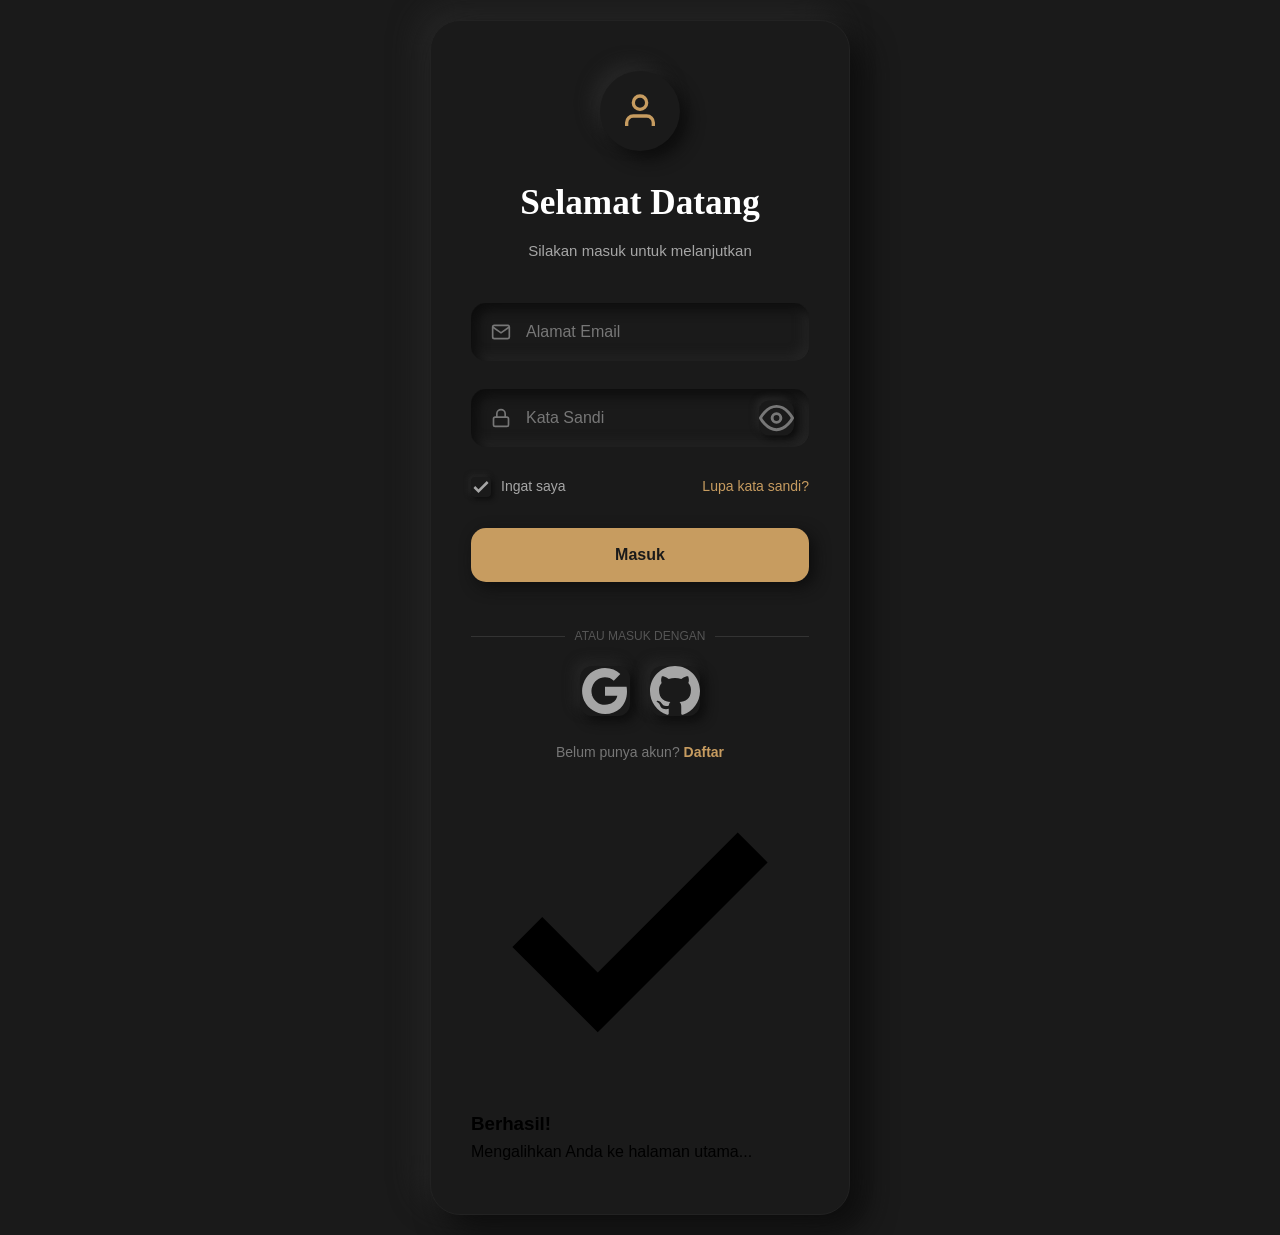
==== commit 107787ac: "Update index.html" ====
--- a/login/index.html
+++ b/login/index.html
@@ -52,7 +52,7 @@
                                 <path d="M1 12s4-8 11-8 11 8 11 8-4 8-11 8-11-8-11-8z"/>
                                 <circle cx="12" cy="12" r="3"/>
                             </svg>
-                            <svg class="eye-closed" viewBox="0 0 24 24" fill="none" stroke="currentColor" stroke-width="2">
+                            <svg class="eye-closed" viewBox="0 0 24 24" fill="none" stroke="currentColor" stroke-width="2" style="display: none;">
                                 <path d="M17.94 17.94A10.07 10.07 0 0 1 12 20c-7 0-11-8-11-8a18.45 18.45 0 0 1 5.06-5.94M9.9 4.24A9.12 9.12 0 0 1 12 4c7 0 11 8 11 8a18.5 18.5 0 0 1-2.16 3.19m-6.72-1.07a3 3 0 1 1-4.24-4.24"/>
                                 <line x1="1" y1="1" x2="23" y2="23"/>
                             </svg>
@@ -81,4 +81,44 @@
                 </button>
             </form>
 
-            <div
+            <div class="divider">
+                <div class="divider-line"></div>
+                <span>atau masuk dengan</span>
+                <div class="divider-line"></div>
+            </div>
+
+            <div class="social-login">
+                <button type="button" class="social-btn neu-social">
+                    <svg viewBox="0 0 24 24" fill="currentColor">
+                        <path d="M22.56 12.25c0-.78-.07-1.53-.2-2.25H12v4.26h5.92c-.26 1.37-1.04 2.53-2.21 3.31v2.77h3.57c2.08-1.92 3.28-4.74 3.28-8.09z"/>
+                        <path d="M12 23c2.97 0 5.46-.98 7.28-2.66l-3.57-2.77c-.98.66-2.23 1.06-3.71 1.06-2.86 0-5.29-1.93-6.16-4.53H2.18v2.84C3.99 20.53 7.7 23 12 23z"/>
+                        <path d="M5.84 14.09c-.22-.66-.35-1.36-.35-2.09s.13-1.43.35-2.09V7.07H2.18C1.43 8.55 1 10.22 1 12s.43 3.45 1.18 4.93l2.85-2.22.81-.62z"/>
+                        <path d="M12 5.38c1.62 0 3.06.56 4.21 1.64l3.15-3.15C17.45 2.09 14.97 1 12 1 7.7 1 3.99 3.47 2.18 7.07l3.66 2.84c.87-2.6 3.3-4.53 6.16-4.53z"/>
+                    </svg>
+                </button>
+                <button type="button" class="social-btn neu-social">
+                    <svg viewBox="0 0 24 24" fill="currentColor">
+                        <path d="M12 0c-6.626 0-12 5.373-12 12 0 5.302 3.438 9.8 8.207 11.387.599.111.793-.261.793-.577v-2.234c-3.338.726-4.033-1.416-4.033-1.416-.546-1.387-1.333-1.756-1.333-1.756-1.089-.745.083-.729.083-.729 1.205.084 1.839 1.237 1.839 1.237 1.07 1.834 2.807 1.304 3.492.997.107-.775.418-1.305.762-1.604-2.665-.305-5.467-1.334-5.467-5.931 0-1.311.469-2.381 1.236-3.221-.124-.303-.535-1.524.117-3.176 0 0 1.008-.322 3.301 1.23.957-.266 1.983-.399 3.003-.404 1.02.005 2.047.138 3.006.404 2.291-1.552 3.297-1.23 3.297-1.23.653 1.653.242 2.874.118 3.176.77.84 1.235 1.911 1.235 3.221 0 4.609-2.807 5.624-5.479 5.921.43.372.823 1.102.823 2.222v3.293c0 .319.192.694.801.576 4.765-1.589 8.199-6.086 8.199-11.386 0-6.627-5.373-12-12-12z"/>
+                    </svg>
+                </button>
+            </div>
+
+            <div class="signup-link">
+                <p>Belum punya akun? <a href="#">Daftar</a></p>
+            </div>
+
+            <div class="success-message" id="successMessage">
+                <div class="success-icon">
+                    <svg viewBox="0 0 24 24" fill="none" stroke="currentColor" stroke-width="3">
+                        <polyline points="20 6 9 17 4 12"/>
+                    </svg>
+                </div>
+                <h3>Berhasil!</h3>
+                <p>Mengalihkan Anda ke halaman utama...</p>
+            </div>
+        </div>
+    </div>
+
+    <script src="js/login.js"></script>
+</body>
+</html>
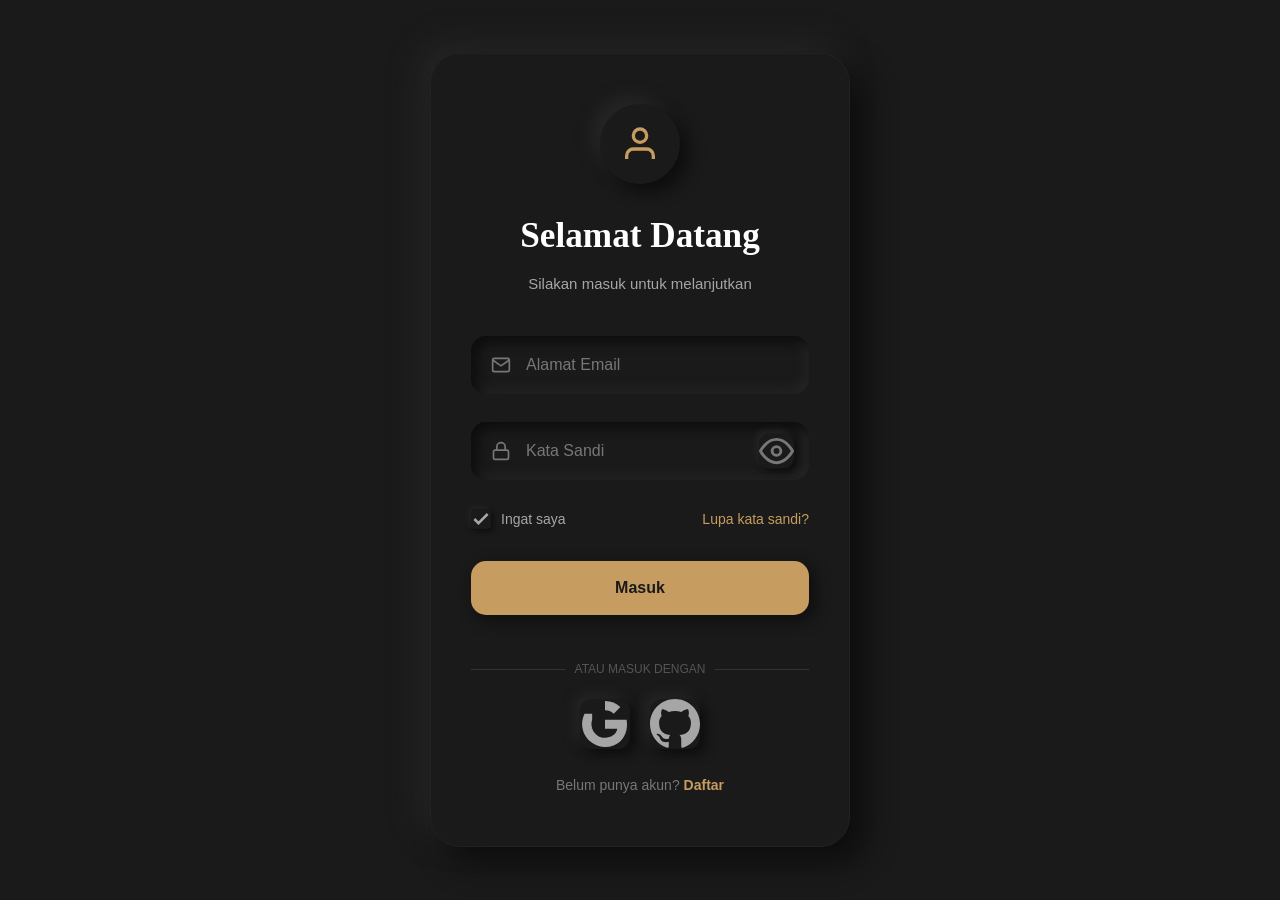
==== commit 2b7f3fbd: "Update index.html" ====
--- a/login/index.html
+++ b/login/index.html
@@ -9,105 +9,108 @@
 <body>
     <div class="login-container">
         <div class="login-card">
-            <div class="login-header">
-                <div class="neu-icon">
-                    <div class="icon-inner">
-                        <svg viewBox="0 0 24 24" fill="none" stroke="currentColor" stroke-width="2">
-                            <path d="M20 21v-2a4 4 0 0 0-4-4H8a4 4 0 0 0-4 4v2"/>
-                            <circle cx="12" cy="7" r="4"/>
-                        </svg>
-                    </div>
-                </div>
-                <h2>Selamat Datang</h2>
-                <p>Silakan masuk untuk melanjutkan</p>
-            </div>
             
-            <form class="login-form" id="loginForm" novalidate>
-                <div class="form-group">
-                    <div class="input-group neu-input">
-                        <input type="email" id="email" name="email" required autocomplete="email" placeholder=" ">
-                        <label for="email">Alamat Email</label>
-                        <div class="input-icon">
+            <div id="loginContentArea">
+                <div class="login-header">
+                    <div class="neu-icon">
+                        <div class="icon-inner">
                             <svg viewBox="0 0 24 24" fill="none" stroke="currentColor" stroke-width="2">
-                                <path d="M4 4h16c1.1 0 2 .9 2 2v12c0 1.1-.9 2-2 2H4c-1.1 0-2-.9-2-2V6c0-1.1.9-2 2-2z"/>
-                                <polyline points="22,6 12,13 2,6"/>
+                                <path d="M20 21v-2a4 4 0 0 0-4-4H8a4 4 0 0 0-4 4v2"/>
+                                <circle cx="12" cy="7" r="4"/>
                             </svg>
                         </div>
                     </div>
-                    <span class="error-message" id="emailError"></span>
+                    <h2>Selamat Datang</h2>
+                    <p>Silakan masuk untuk melanjutkan</p>
+                </div>
+                
+                <form class="login-form" id="loginForm" novalidate>
+                    <div class="form-group">
+                        <div class="input-group neu-input">
+                            <input type="email" id="email" name="email" required autocomplete="email" placeholder=" ">
+                            <label for="email">Alamat Email</label>
+                            <div class="input-icon">
+                                <svg viewBox="0 0 24 24" fill="none" stroke="currentColor" stroke-width="2">
+                                    <path d="M4 4h16c1.1 0 2 .9 2 2v12c0 1.1-.9 2-2 2H4c-1.1 0-2-.9-2-2V6c0-1.1.9-2 2-2z"/>
+                                    <polyline points="22,6 12,13 2,6"/>
+                                </svg>
+                            </div>
+                        </div>
+                        <span class="error-message" id="emailError"></span>
+                    </div>
+
+                    <div class="form-group">
+                        <div class="input-group neu-input password-group">
+                            <input type="password" id="password" name="password" required autocomplete="current-password" placeholder=" ">
+                            <label for="password">Kata Sandi</label>
+                            <div class="input-icon">
+                                <svg viewBox="0 0 24 24" fill="none" stroke="currentColor" stroke-width="2">
+                                    <rect x="3" y="11" width="18" height="11" rx="2" ry="2"/>
+                                    <path d="M7 11V7a5 5 0 0110 0v4"/>
+                                </svg>
+                            </div>
+                            <button type="button" class="password-toggle neu-toggle" id="passwordToggle" aria-label="Tampilkan kata sandi">
+                                <svg class="eye-open" viewBox="0 0 24 24" fill="none" stroke="currentColor" stroke-width="2">
+                                    <path d="M1 12s4-8 11-8 11 8 11 8-4 8-11 8-11-8-11-8z"/>
+                                    <circle cx="12" cy="12" r="3"/>
+                                </svg>
+                                <svg class="eye-closed" viewBox="0 0 24 24" fill="none" stroke="currentColor" stroke-width="2" style="display: none;">
+                                    <path d="M17.94 17.94A10.07 10.07 0 0 1 12 20c-7 0-11-8-11-8a18.45 18.45 0 0 1 5.06-5.94M9.9 4.24A9.12 9.12 0 0 1 12 4c7 0 11 8 11 8a18.5 18.5 0 0 1-2.16 3.19m-6.72-1.07a3 3 0 1 1-4.24-4.24"/>
+                                    <line x1="1" y1="1" x2="23" y2="23"/>
+                                </svg>
+                            </button>
+                        </div>
+                        <span class="error-message" id="passwordError"></span>
+                    </div>
+
+                    <div class="form-options">
+                        <div class="remember-wrapper">
+                            <input type="checkbox" id="remember" name="remember">
+                            <label for="remember" class="checkbox-label">
+                                <div class="neu-checkbox">
+                                    <svg viewBox="0 0 24 24" fill="none" stroke="currentColor" stroke-width="3">
+                                        <polyline points="20 6 9 17 4 12"/>
+                                    </svg>
+                                </div>
+                                Ingat saya
+                            </label>
+                        </div>
+                        <a href="#" class="forgot-link">Lupa kata sandi?</a>
+                    </div>
+
+                    <button type="submit" class="neu-button login-btn">
+                        <span class="btn-text">Masuk</span>
+                    </button>
+                </form>
+
+                <div class="divider">
+                    <div class="divider-line"></div>
+                    <span>atau masuk dengan</span>
+                    <div class="divider-line"></div>
                 </div>
 
-                <div class="form-group">
-                    <div class="input-group neu-input password-group">
-                        <input type="password" id="password" name="password" required autocomplete="current-password" placeholder=" ">
-                        <label for="password">Kata Sandi</label>
-                        <div class="input-icon">
-                            <svg viewBox="0 0 24 24" fill="none" stroke="currentColor" stroke-width="2">
-                                <rect x="3" y="11" width="18" height="11" rx="2" ry="2"/>
-                                <path d="M7 11V7a5 5 0 0110 0v4"/>
-                            </svg>
-                        </div>
-                        <button type="button" class="password-toggle neu-toggle" id="passwordToggle" aria-label="Tampilkan kata sandi">
-                            <svg class="eye-open" viewBox="0 0 24 24" fill="none" stroke="currentColor" stroke-width="2">
-                                <path d="M1 12s4-8 11-8 11 8 11 8-4 8-11 8-11-8-11-8z"/>
-                                <circle cx="12" cy="12" r="3"/>
-                            </svg>
-                            <svg class="eye-closed" viewBox="0 0 24 24" fill="none" stroke="currentColor" stroke-width="2" style="display: none;">
-                                <path d="M17.94 17.94A10.07 10.07 0 0 1 12 20c-7 0-11-8-11-8a18.45 18.45 0 0 1 5.06-5.94M9.9 4.24A9.12 9.12 0 0 1 12 4c7 0 11 8 11 8a18.5 18.5 0 0 1-2.16 3.19m-6.72-1.07a3 3 0 1 1-4.24-4.24"/>
-                                <line x1="1" y1="1" x2="23" y2="23"/>
-                            </svg>
-                        </button>
-                    </div>
-                    <span class="error-message" id="passwordError"></span>
+                <div class="social-login">
+                    <button type="button" class="social-btn neu-social">
+                        <svg viewBox="0 0 24 24" fill="currentColor">
+                            <path d="M22.56 12.25c0-.78-.07-1.53-.2-2.25H12v4.26h5.92c-.26 1.37-1.04 2.53-2.21 3.31v2.77h3.57c2.08-1.92 3.28-4.74 3.28-8.09z"/>
+                            <path d="M12 23c2.97 0 5.46-.98 7.28-2.66l-3.57-2.77c-.98.66-2.23 1.06-3.71 1.06-2.86 0-5.29-1.93-6.16-4.53H2.18v2.84C3.99 20.53 7.7 23 12 23z"/>
+                            <path d="M5.84 14.09c-.22-.66-.35-1.36-.35-2.09s.13-1.43.35-2.09V7.07H2.18C1.43 8.55 1 10.22 1 12s.43 3.45 1.18 4.93l2.85-2.22.81-.62z"/>
+                            <path d="M12 5.38c1.62 0 3.06.56 4.21 1.64l3.15-3.15C17.45 2.09 14.97 1 12 1 7.7 1 3.47 2.18 7.07l3.66 2.84c.87-2.6 3.3-4.53 6.16-4.53z"/>
+                        </svg>
+                    </button>
+                    <button type="button" class="social-btn neu-social">
+                        <svg viewBox="0 0 24 24" fill="currentColor">
+                            <path d="M12 0c-6.626 0-12 5.373-12 12 0 5.302 3.438 9.8 8.207 11.387.599.111.793-.261.793-.577v-2.234c-3.338.726-4.033-1.416-4.033-1.416-.546-1.387-1.333-1.756-1.333-1.756-1.089-.745.083-.729.083-.729 1.205.084 1.839 1.237 1.839 1.237 1.07 1.834 2.807 1.304 3.492.997.107-.775.418-1.305.762-1.604-2.665-.305-5.467-1.334-5.467-5.931 0-1.311.469-2.381 1.236-3.221-.124-.303-.535-1.524.117-3.176 0 0 1.008-.322 3.301 1.23.957-.266 1.983-.399 3.003-.404 1.02.005 2.047.138 3.006.404 2.291-1.552 3.297-1.23 3.297-1.23.653 1.653.242 2.874.118 3.176.77.84 1.235 1.911 1.235 3.221 0 4.609-2.807 5.624-5.479 5.921.43.372.823 1.102.823 2.222v3.293c0 .319.192.694.801.576 4.765-1.589 8.199-6.086 8.199-11.386 0-6.627-5.373-12-12-12z"/>
+                        </svg>
+                    </button>
                 </div>
 
-                <div class="form-options">
-                    <div class="remember-wrapper">
-                        <input type="checkbox" id="remember" name="remember">
-                        <label for="remember" class="checkbox-label">
-                            <div class="neu-checkbox">
-                                <svg viewBox="0 0 24 24" fill="none" stroke="currentColor" stroke-width="3">
-                                    <polyline points="20 6 9 17 4 12"/>
-                                </svg>
-                            </div>
-                            Ingat saya
-                        </label>
-                    </div>
-                    <a href="#" class="forgot-link">Lupa kata sandi?</a>
+                <div class="signup-link">
+                    <p>Belum punya akun? <a href="#">Daftar</a></p>
                 </div>
-
-                <button type="submit" class="neu-button login-btn">
-                    <span class="btn-text">Masuk</span>
-                </button>
-            </form>
-
-            <div class="divider">
-                <div class="divider-line"></div>
-                <span>atau masuk dengan</span>
-                <div class="divider-line"></div>
             </div>
 
-            <div class="social-login">
-                <button type="button" class="social-btn neu-social">
-                    <svg viewBox="0 0 24 24" fill="currentColor">
-                        <path d="M22.56 12.25c0-.78-.07-1.53-.2-2.25H12v4.26h5.92c-.26 1.37-1.04 2.53-2.21 3.31v2.77h3.57c2.08-1.92 3.28-4.74 3.28-8.09z"/>
-                        <path d="M12 23c2.97 0 5.46-.98 7.28-2.66l-3.57-2.77c-.98.66-2.23 1.06-3.71 1.06-2.86 0-5.29-1.93-6.16-4.53H2.18v2.84C3.99 20.53 7.7 23 12 23z"/>
-                        <path d="M5.84 14.09c-.22-.66-.35-1.36-.35-2.09s.13-1.43.35-2.09V7.07H2.18C1.43 8.55 1 10.22 1 12s.43 3.45 1.18 4.93l2.85-2.22.81-.62z"/>
-                        <path d="M12 5.38c1.62 0 3.06.56 4.21 1.64l3.15-3.15C17.45 2.09 14.97 1 12 1 7.7 1 3.99 3.47 2.18 7.07l3.66 2.84c.87-2.6 3.3-4.53 6.16-4.53z"/>
-                    </svg>
-                </button>
-                <button type="button" class="social-btn neu-social">
-                    <svg viewBox="0 0 24 24" fill="currentColor">
-                        <path d="M12 0c-6.626 0-12 5.373-12 12 0 5.302 3.438 9.8 8.207 11.387.599.111.793-.261.793-.577v-2.234c-3.338.726-4.033-1.416-4.033-1.416-.546-1.387-1.333-1.756-1.333-1.756-1.089-.745.083-.729.083-.729 1.205.084 1.839 1.237 1.839 1.237 1.07 1.834 2.807 1.304 3.492.997.107-.775.418-1.305.762-1.604-2.665-.305-5.467-1.334-5.467-5.931 0-1.311.469-2.381 1.236-3.221-.124-.303-.535-1.524.117-3.176 0 0 1.008-.322 3.301 1.23.957-.266 1.983-.399 3.003-.404 1.02.005 2.047.138 3.006.404 2.291-1.552 3.297-1.23 3.297-1.23.653 1.653.242 2.874.118 3.176.77.84 1.235 1.911 1.235 3.221 0 4.609-2.807 5.624-5.479 5.921.43.372.823 1.102.823 2.222v3.293c0 .319.192.694.801.576 4.765-1.589 8.199-6.086 8.199-11.386 0-6.627-5.373-12-12-12z"/>
-                    </svg>
-                </button>
-            </div>
-
-            <div class="signup-link">
-                <p>Belum punya akun? <a href="#">Daftar</a></p>
-            </div>
-
-            <div class="success-message" id="successMessage">
+            <div class="success-message" id="successMessage" style="display: none;">
                 <div class="success-icon">
                     <svg viewBox="0 0 24 24" fill="none" stroke="currentColor" stroke-width="3">
                         <polyline points="20 6 9 17 4 12"/>
@@ -116,6 +119,7 @@
                 <h3>Berhasil!</h3>
                 <p>Mengalihkan Anda ke halaman utama...</p>
             </div>
+
         </div>
     </div>
 
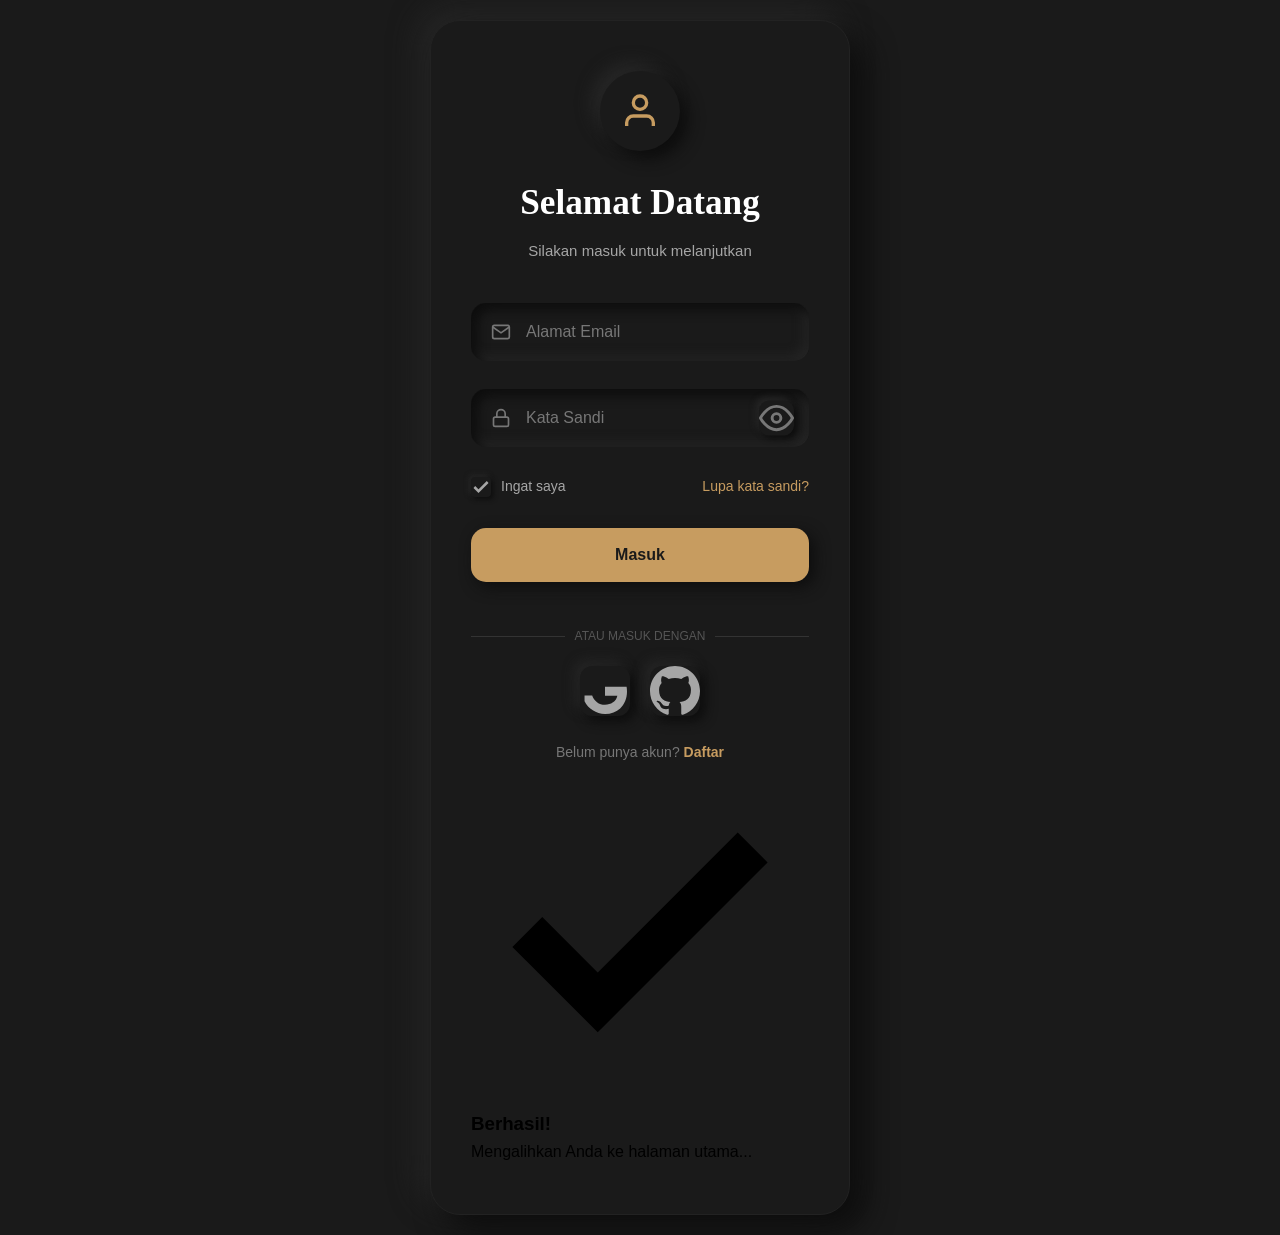
==== commit 8aa07085: "Update index.html" ====
--- a/login/index.html
+++ b/login/index.html
@@ -9,79 +9,72 @@
 <body>
     <div class="login-container">
         <div class="login-card">
+            <div class="login-header">
+                <div class="neu-icon">
+                    <div class="icon-inner">
+                        <svg viewBox="0 0 24 24" fill="none" stroke="currentColor" stroke-width="2">
+                            <path d="M20 21v-2a4 4 0 0 0-4-4H8a4 4 0 0 0-4 4v2"/>
+                            <circle cx="12" cy="7" r="4"/>
+                        </svg>
+                    </div>
+                </div>
+                <h2>Selamat Datang</h2>
+                <p>Silakan masuk untuk melanjutkan</p>
+            </div>
             
-            <div id="loginContentArea">
-                <div class="login-header">
-                    <div class="neu-icon">
-                        <div class="icon-inner">
+            <form class="login-form" id="loginForm" novalidate>
+                <div class="form-group">
+                    <div class="input-group neu-input">
+                        <input type="email" id="email" name="email" required autocomplete="email" placeholder=" ">
+                        <label for="email">Alamat Email</label>
+                        <div class="input-icon">
                             <svg viewBox="0 0 24 24" fill="none" stroke="currentColor" stroke-width="2">
-                                <path d="M20 21v-2a4 4 0 0 0-4-4H8a4 4 0 0 0-4 4v2"/>
-                                <circle cx="12" cy="7" r="4"/>
+                                <path d="M4 4h16c1.1 0 2 .9 2 2v12c0 1.1-.9 2-2 2H4c-1.1 0-2-.9-2-2V6c0-1.1.9-2 2-2z"/>
+                                <polyline points="22,6 12,13 2,6"/>
                             </svg>
                         </div>
                     </div>
-                    <h2>Selamat Datang</h2>
-                    <p>Silakan masuk untuk melanjutkan</p>
+                    <span class="error-message" id="emailError"></span>
                 </div>
-                
-                <form class="login-form" id="loginForm" novalidate>
-                    <div class="form-group">
-                        <div class="input-group neu-input">
-                            <input type="email" id="email" name="email" required autocomplete="email" placeholder=" ">
-                            <label for="email">Alamat Email</label>
-                            <div class="input-icon">
-                                <svg viewBox="0 0 24 24" fill="none" stroke="currentColor" stroke-width="2">
-                                    <path d="M4 4h16c1.1 0 2 .9 2 2v12c0 1.1-.9 2-2 2H4c-1.1 0-2-.9-2-2V6c0-1.1.9-2 2-2z"/>
-                                    <polyline points="22,6 12,13 2,6"/>
+
+                <div class="form-group">
+                    <div class="input-group neu-input password-group">
+                        <input type="password" id="password" name="password" required autocomplete="current-password" placeholder=" ">
+                        <label for="password">Kata Sandi</label>
+                        <div class="input-icon">
+                            <svg viewBox="0 0 24 24" fill="none" stroke="currentColor" stroke-width="2">
+                                <rect x="3" y="11" width="18" height="11" rx="2" ry="2"/>
+                                <path d="M7 11V7a5 5 0 0110 0v4"/>
+                            </svg>
+                        </div>
+                        <button type="button" class="password-toggle neu-toggle" id="passwordToggle" aria-label="Tampilkan kata sandi">
+                            <svg class="eye-open" viewBox="0 0 24 24" fill="none" stroke="currentColor" stroke-width="2">
+                                <path d="M1 12s4-8 11-8 11 8 11 8-4 8-11 8-11-8-11-8z"/>
+                                <circle cx="12" cy="12" r="3"/>
+                            </svg>
+                        </button>
+                    </div>
+                    <span class="error-message" id="passwordError"></span>
+                </div>
+
+                <div class="form-options">
+                    <div class="remember-wrapper">
+                        <input type="checkbox" id="remember" name="remember">
+                        <label for="remember" class="checkbox-label">
+                            <div class="neu-checkbox">
+                                <svg viewBox="0 0 24 24" fill="none" stroke="currentColor" stroke-width="3">
+                                    <polyline points="20 6 9 17 4 12"/>
                                 </svg>
                             </div>
-                        </div>
-                        <span class="error-message" id="emailError"></span>
+                            Ingat saya
+                        </label>
                     </div>
+                    <a href="#" class="forgot-link">Lupa kata sandi?</a>
+                </div>
 
-                    <div class="form-group">
-                        <div class="input-group neu-input password-group">
-                            <input type="password" id="password" name="password" required autocomplete="current-password" placeholder=" ">
-                            <label for="password">Kata Sandi</label>
-                            <div class="input-icon">
-                                <svg viewBox="0 0 24 24" fill="none" stroke="currentColor" stroke-width="2">
-                                    <rect x="3" y="11" width="18" height="11" rx="2" ry="2"/>
-                                    <path d="M7 11V7a5 5 0 0110 0v4"/>
-                                </svg>
-                            </div>
-                            <button type="button" class="password-toggle neu-toggle" id="passwordToggle" aria-label="Tampilkan kata sandi">
-                                <svg class="eye-open" viewBox="0 0 24 24" fill="none" stroke="currentColor" stroke-width="2">
-                                    <path d="M1 12s4-8 11-8 11 8 11 8-4 8-11 8-11-8-11-8z"/>
-                                    <circle cx="12" cy="12" r="3"/>
-                                </svg>
-                                <svg class="eye-closed" viewBox="0 0 24 24" fill="none" stroke="currentColor" stroke-width="2" style="display: none;">
-                                    <path d="M17.94 17.94A10.07 10.07 0 0 1 12 20c-7 0-11-8-11-8a18.45 18.45 0 0 1 5.06-5.94M9.9 4.24A9.12 9.12 0 0 1 12 4c7 0 11 8 11 8a18.5 18.5 0 0 1-2.16 3.19m-6.72-1.07a3 3 0 1 1-4.24-4.24"/>
-                                    <line x1="1" y1="1" x2="23" y2="23"/>
-                                </svg>
-                            </button>
-                        </div>
-                        <span class="error-message" id="passwordError"></span>
-                    </div>
-
-                    <div class="form-options">
-                        <div class="remember-wrapper">
-                            <input type="checkbox" id="remember" name="remember">
-                            <label for="remember" class="checkbox-label">
-                                <div class="neu-checkbox">
-                                    <svg viewBox="0 0 24 24" fill="none" stroke="currentColor" stroke-width="3">
-                                        <polyline points="20 6 9 17 4 12"/>
-                                    </svg>
-                                </div>
-                                Ingat saya
-                            </label>
-                        </div>
-                        <a href="#" class="forgot-link">Lupa kata sandi?</a>
-                    </div>
-
-                    <button type="submit" class="neu-button login-btn">
-                        <span class="btn-text">Masuk</span>
-                    </button>
-                </form>
+                <button type="submit" class="neu-button login-btn">
+                    <span class="btn-text">Masuk</span>
+                </button>
 
                 <div class="divider">
                     <div class="divider-line"></div>
@@ -94,8 +87,6 @@
                         <svg viewBox="0 0 24 24" fill="currentColor">
                             <path d="M22.56 12.25c0-.78-.07-1.53-.2-2.25H12v4.26h5.92c-.26 1.37-1.04 2.53-2.21 3.31v2.77h3.57c2.08-1.92 3.28-4.74 3.28-8.09z"/>
                             <path d="M12 23c2.97 0 5.46-.98 7.28-2.66l-3.57-2.77c-.98.66-2.23 1.06-3.71 1.06-2.86 0-5.29-1.93-6.16-4.53H2.18v2.84C3.99 20.53 7.7 23 12 23z"/>
-                            <path d="M5.84 14.09c-.22-.66-.35-1.36-.35-2.09s.13-1.43.35-2.09V7.07H2.18C1.43 8.55 1 10.22 1 12s.43 3.45 1.18 4.93l2.85-2.22.81-.62z"/>
-                            <path d="M12 5.38c1.62 0 3.06.56 4.21 1.64l3.15-3.15C17.45 2.09 14.97 1 12 1 7.7 1 3.47 2.18 7.07l3.66 2.84c.87-2.6 3.3-4.53 6.16-4.53z"/>
                         </svg>
                     </button>
                     <button type="button" class="social-btn neu-social">
@@ -108,9 +99,8 @@
                 <div class="signup-link">
                     <p>Belum punya akun? <a href="#">Daftar</a></p>
                 </div>
-            </div>
-
-            <div class="success-message" id="successMessage" style="display: none;">
+            </form>
+            <div class="success-message" id="successMessage">
                 <div class="success-icon">
                     <svg viewBox="0 0 24 24" fill="none" stroke="currentColor" stroke-width="3">
                         <polyline points="20 6 9 17 4 12"/>
@@ -119,7 +109,6 @@
                 <h3>Berhasil!</h3>
                 <p>Mengalihkan Anda ke halaman utama...</p>
             </div>
-
         </div>
     </div>
 
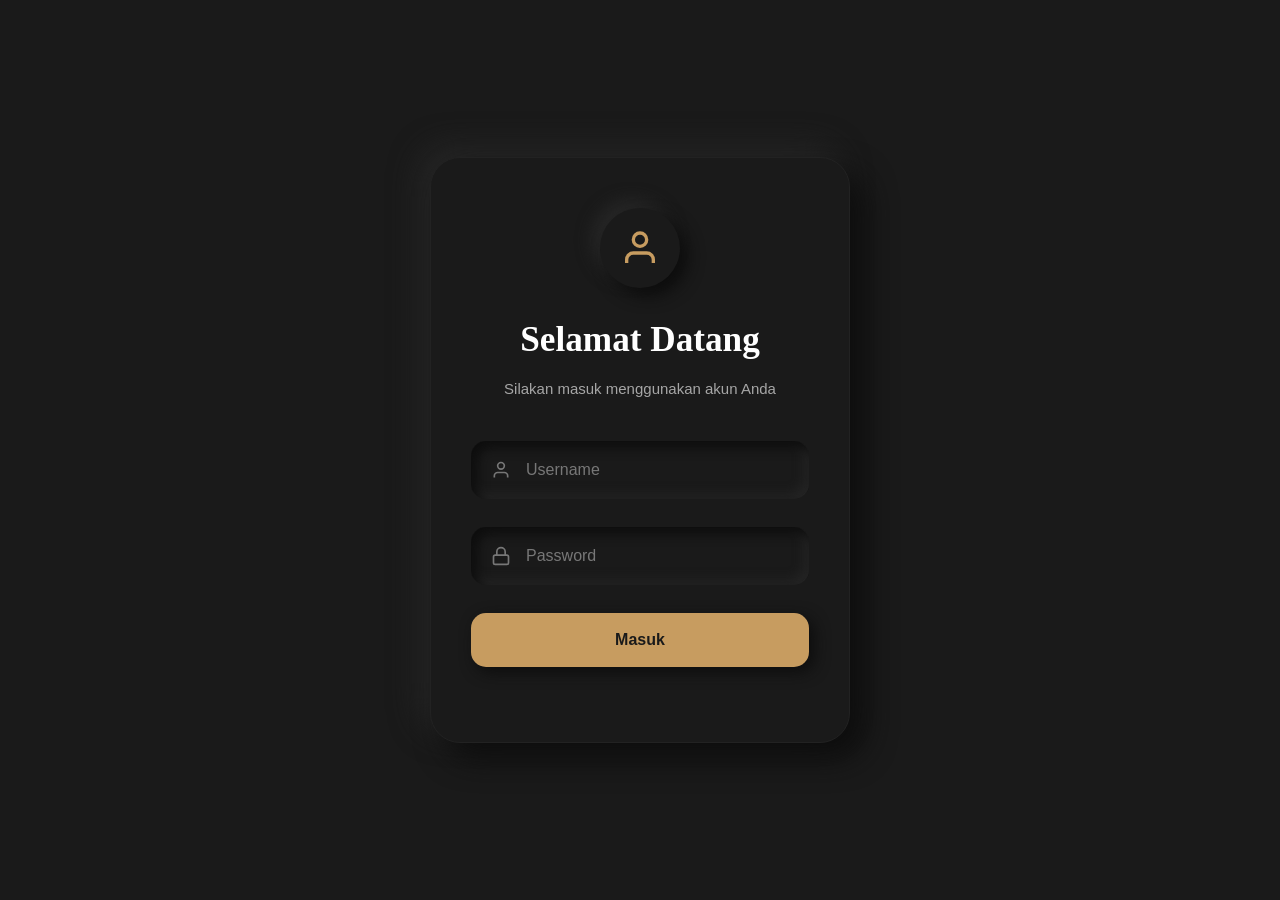
==== commit 92d28e63: "Update index.html" ====
--- a/login/index.html
+++ b/login/index.html
@@ -9,109 +9,77 @@
 <body>
     <div class="login-container">
         <div class="login-card">
-            <div class="login-header">
-                <div class="neu-icon">
-                    <div class="icon-inner">
-                        <svg viewBox="0 0 24 24" fill="none" stroke="currentColor" stroke-width="2">
-                            <path d="M20 21v-2a4 4 0 0 0-4-4H8a4 4 0 0 0-4 4v2"/>
-                            <circle cx="12" cy="7" r="4"/>
-                        </svg>
-                    </div>
-                </div>
-                <h2>Selamat Datang</h2>
-                <p>Silakan masuk untuk melanjutkan</p>
-            </div>
             
-            <form class="login-form" id="loginForm" novalidate>
-                <div class="form-group">
-                    <div class="input-group neu-input">
-                        <input type="email" id="email" name="email" required autocomplete="email" placeholder=" ">
-                        <label for="email">Alamat Email</label>
-                        <div class="input-icon">
+            <!-- Area konten utama form yang akan disembunyikan saat sukses -->
+            <div id="loginContentArea">
+                <!-- Header Form -->
+                <div class="login-header">
+                    <div class="neu-icon">
+                        <div class="icon-inner">
                             <svg viewBox="0 0 24 24" fill="none" stroke="currentColor" stroke-width="2">
-                                <path d="M4 4h16c1.1 0 2 .9 2 2v12c0 1.1-.9 2-2 2H4c-1.1 0-2-.9-2-2V6c0-1.1.9-2 2-2z"/>
-                                <polyline points="22,6 12,13 2,6"/>
+                                <path d="M20 21v-2a4 4 0 0 0-4-4H8a4 4 0 0 0-4 4v2"/>
+                                <circle cx="12" cy="7" r="4"/>
                             </svg>
                         </div>
                     </div>
-                    <span class="error-message" id="emailError"></span>
+                    <h2>Selamat Datang</h2>
+                    <p>Silakan masuk menggunakan akun Anda</p>
                 </div>
-
-                <div class="form-group">
-                    <div class="input-group neu-input password-group">
-                        <input type="password" id="password" name="password" required autocomplete="current-password" placeholder=" ">
-                        <label for="password">Kata Sandi</label>
-                        <div class="input-icon">
-                            <svg viewBox="0 0 24 24" fill="none" stroke="currentColor" stroke-width="2">
-                                <rect x="3" y="11" width="18" height="11" rx="2" ry="2"/>
-                                <path d="M7 11V7a5 5 0 0110 0v4"/>
-                            </svg>
-                        </div>
-                        <button type="button" class="password-toggle neu-toggle" id="passwordToggle" aria-label="Tampilkan kata sandi">
-                            <svg class="eye-open" viewBox="0 0 24 24" fill="none" stroke="currentColor" stroke-width="2">
-                                <path d="M1 12s4-8 11-8 11 8 11 8-4 8-11 8-11-8-11-8z"/>
-                                <circle cx="12" cy="12" r="3"/>
-                            </svg>
-                        </button>
-                    </div>
-                    <span class="error-message" id="passwordError"></span>
-                </div>
-
-                <div class="form-options">
-                    <div class="remember-wrapper">
-                        <input type="checkbox" id="remember" name="remember">
-                        <label for="remember" class="checkbox-label">
-                            <div class="neu-checkbox">
-                                <svg viewBox="0 0 24 24" fill="none" stroke="currentColor" stroke-width="3">
-                                    <polyline points="20 6 9 17 4 12"/>
+                
+                <!-- Form Login -->
+                <form class="login-form" id="loginForm" novalidate>
+                    <!-- Input Username -->
+                    <div class="form-group">
+                        <div class="input-group neu-input">
+                            <input type="text" id="username" name="username" required placeholder=" ">
+                            <label for="username">Username</label>
+                            <div class="input-icon">
+                                <svg viewBox="0 0 24 24" fill="none" stroke="currentColor" stroke-width="2">
+                                    <path d="M20 21v-2a4 4 0 0 0-4-4H8a4 4 0 0 0-4 4v2"/>
+                                    <circle cx="12" cy="7" r="4"/>
                                 </svg>
                             </div>
-                            Ingat saya
-                        </label>
+                        </div>
+                        <span class="error-message" id="usernameError"></span>
                     </div>
-                    <a href="#" class="forgot-link">Lupa kata sandi?</a>
-                </div>
 
-                <button type="submit" class="neu-button login-btn">
-                    <span class="btn-text">Masuk</span>
-                </button>
+                    <!-- Input Password -->
+                    <div class="form-group">
+                        <div class="input-group neu-input password-group">
+                            <input type="password" id="password" name="password" required placeholder=" ">
+                            <label for="password">Password</label>
+                            <div class="input-icon">
+                                <svg viewBox="0 0 24 24" fill="none" stroke="currentColor" stroke-width="2">
+                                    <rect x="3" y="11" width="18" height="11" rx="2" ry="2"/>
+                                    <path d="M7 11V7a5 5 0 0110 0v4"/>
+                                </svg>
+                            </div>
+                        </div>
+                        <span class="error-message" id="passwordError"></span>
+                    </div>
 
-                <div class="divider">
-                    <div class="divider-line"></div>
-                    <span>atau masuk dengan</span>
-                    <div class="divider-line"></div>
-                </div>
+                    <!-- Tombol Masuk -->
+                    <button type="submit" class="neu-button login-btn">
+                        <span class="btn-text">Masuk</span>
+                    </button>
+                </form>
+            </div>
 
-                <div class="social-login">
-                    <button type="button" class="social-btn neu-social">
-                        <svg viewBox="0 0 24 24" fill="currentColor">
-                            <path d="M22.56 12.25c0-.78-.07-1.53-.2-2.25H12v4.26h5.92c-.26 1.37-1.04 2.53-2.21 3.31v2.77h3.57c2.08-1.92 3.28-4.74 3.28-8.09z"/>
-                            <path d="M12 23c2.97 0 5.46-.98 7.28-2.66l-3.57-2.77c-.98.66-2.23 1.06-3.71 1.06-2.86 0-5.29-1.93-6.16-4.53H2.18v2.84C3.99 20.53 7.7 23 12 23z"/>
-                        </svg>
-                    </button>
-                    <button type="button" class="social-btn neu-social">
-                        <svg viewBox="0 0 24 24" fill="currentColor">
-                            <path d="M12 0c-6.626 0-12 5.373-12 12 0 5.302 3.438 9.8 8.207 11.387.599.111.793-.261.793-.577v-2.234c-3.338.726-4.033-1.416-4.033-1.416-.546-1.387-1.333-1.756-1.333-1.756-1.089-.745.083-.729.083-.729 1.205.084 1.839 1.237 1.839 1.237 1.07 1.834 2.807 1.304 3.492.997.107-.775.418-1.305.762-1.604-2.665-.305-5.467-1.334-5.467-5.931 0-1.311.469-2.381 1.236-3.221-.124-.303-.535-1.524.117-3.176 0 0 1.008-.322 3.301 1.23.957-.266 1.983-.399 3.003-.404 1.02.005 2.047.138 3.006.404 2.291-1.552 3.297-1.23 3.297-1.23.653 1.653.242 2.874.118 3.176.77.84 1.235 1.911 1.235 3.221 0 4.609-2.807 5.624-5.479 5.921.43.372.823 1.102.823 2.222v3.293c0 .319.192.694.801.576 4.765-1.589 8.199-6.086 8.199-11.386 0-6.627-5.373-12-12-12z"/>
-                        </svg>
-                    </button>
-                </div>
-
-                <div class="signup-link">
-                    <p>Belum punya akun? <a href="#">Daftar</a></p>
-                </div>
-            </form>
-            <div class="success-message" id="successMessage">
+            <!-- Area Notifikasi Sukses (Disembunyikan di awal, akan muncul di tengah card) -->
+            <div class="success-message" id="successMessage" style="display: none;">
                 <div class="success-icon">
                     <svg viewBox="0 0 24 24" fill="none" stroke="currentColor" stroke-width="3">
                         <polyline points="20 6 9 17 4 12"/>
                     </svg>
                 </div>
-                <h3>Berhasil!</h3>
-                <p>Mengalihkan Anda ke halaman utama...</p>
+                <h3>Login Anda Sudah Berhasil!</h3>
+                <p>Mengalihkan ke halaman utama...</p>
             </div>
+
         </div>
     </div>
 
+    <!-- Hubungkan ke file login.js -->
     <script src="js/login.js"></script>
 </body>
 </html>
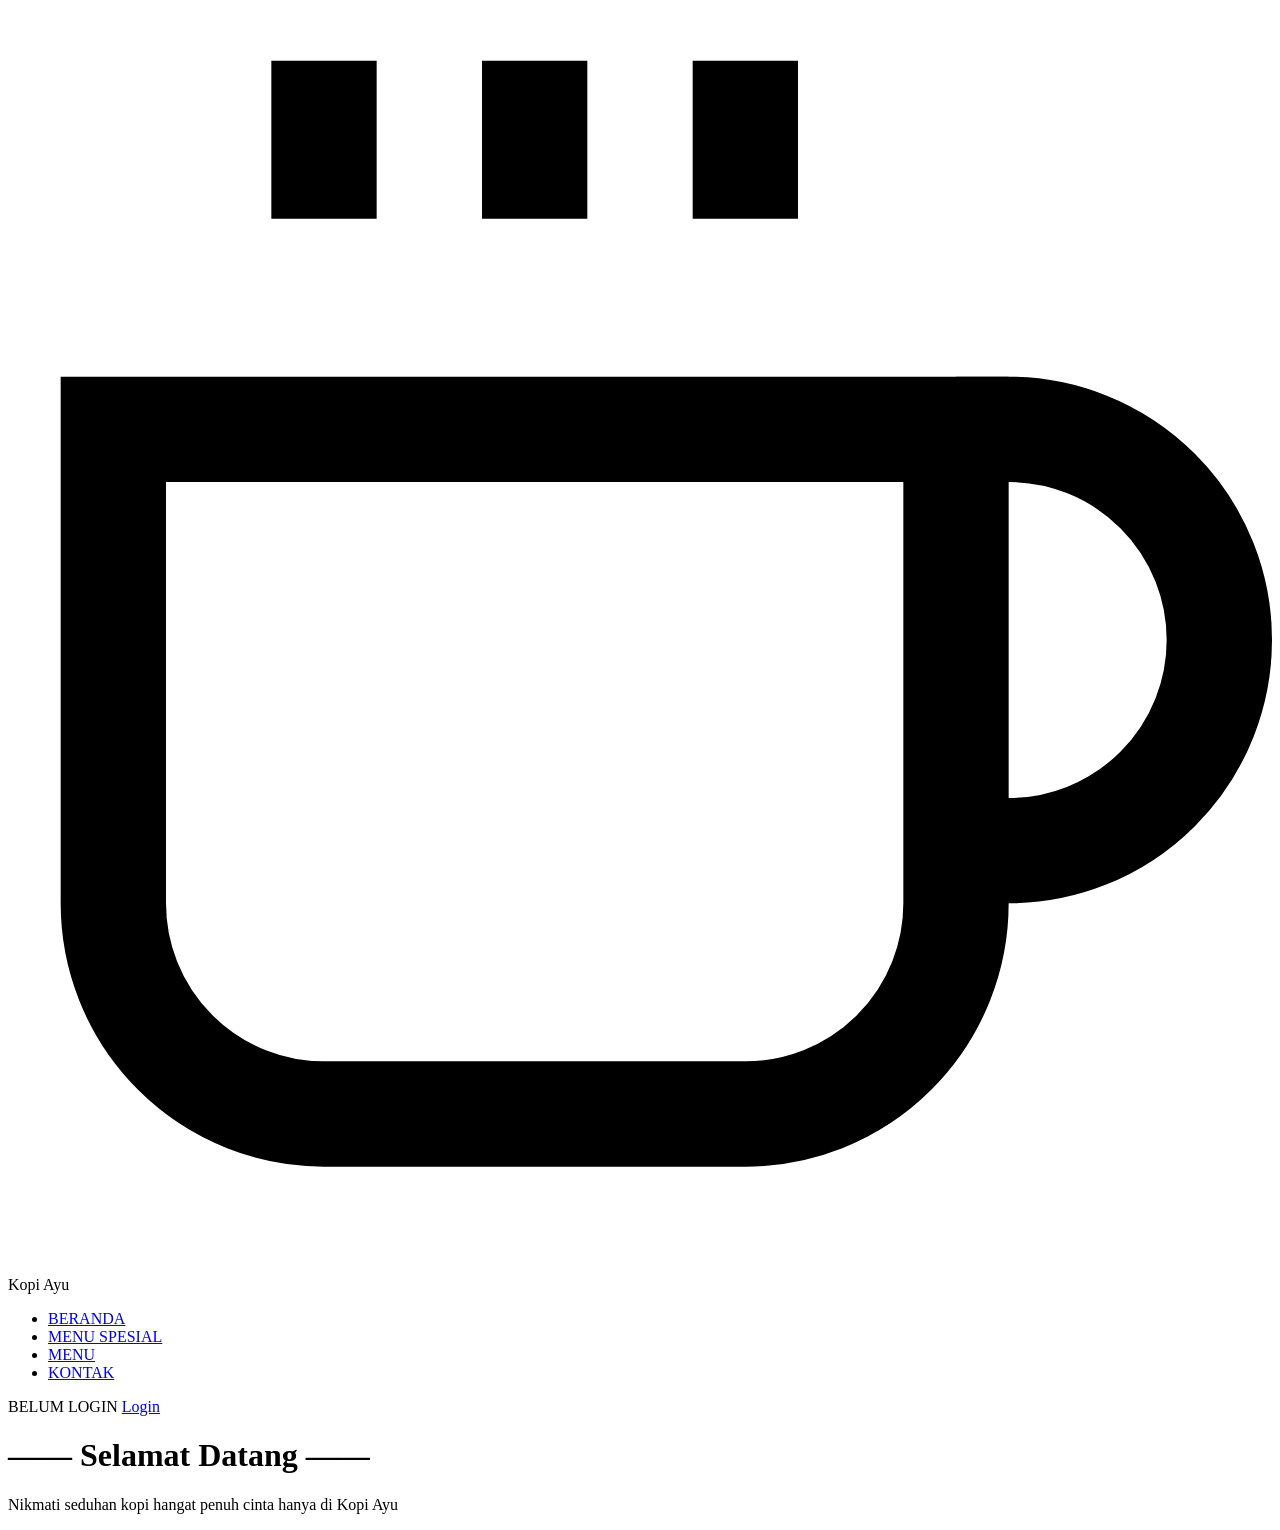
==== commit 22b55427: "Update index.html" ====
--- a/login/index.html
+++ b/login/index.html
@@ -3,83 +3,51 @@
 <head>
     <meta charset="UTF-8">
     <meta name="viewport" content="width=device-width, initial-scale=1.0">
-    <title>Kopi Ayu - Masuk</title>
-    <link rel="stylesheet" href="style.css">
+    <title>Kopi Ayu - Beranda</title>
+    <link rel="stylesheet" href="css/style.css">
 </head>
 <body>
-    <div class="login-container">
-        <div class="login-card">
-            
-            <!-- Area konten utama form yang akan disembunyikan saat sukses -->
-            <div id="loginContentArea">
-                <!-- Header Form -->
-                <div class="login-header">
-                    <div class="neu-icon">
-                        <div class="icon-inner">
-                            <svg viewBox="0 0 24 24" fill="none" stroke="currentColor" stroke-width="2">
-                                <path d="M20 21v-2a4 4 0 0 0-4-4H8a4 4 0 0 0-4 4v2"/>
-                                <circle cx="12" cy="7" r="4"/>
-                            </svg>
-                        </div>
-                    </div>
-                    <h2>Selamat Datang</h2>
-                    <p>Silakan masuk menggunakan akun Anda</p>
-                </div>
-                
-                <!-- Form Login -->
-                <form class="login-form" id="loginForm" novalidate>
-                    <!-- Input Username -->
-                    <div class="form-group">
-                        <div class="input-group neu-input">
-                            <input type="text" id="username" name="username" required placeholder=" ">
-                            <label for="username">Username</label>
-                            <div class="input-icon">
-                                <svg viewBox="0 0 24 24" fill="none" stroke="currentColor" stroke-width="2">
-                                    <path d="M20 21v-2a4 4 0 0 0-4-4H8a4 4 0 0 0-4 4v2"/>
-                                    <circle cx="12" cy="7" r="4"/>
-                                </svg>
-                            </div>
-                        </div>
-                        <span class="error-message" id="usernameError"></span>
-                    </div>
 
-                    <!-- Input Password -->
-                    <div class="form-group">
-                        <div class="input-group neu-input password-group">
-                            <input type="password" id="password" name="password" required placeholder=" ">
-                            <label for="password">Password</label>
-                            <div class="input-icon">
-                                <svg viewBox="0 0 24 24" fill="none" stroke="currentColor" stroke-width="2">
-                                    <rect x="3" y="11" width="18" height="11" rx="2" ry="2"/>
-                                    <path d="M7 11V7a5 5 0 0110 0v4"/>
-                                </svg>
-                            </div>
-                        </div>
-                        <span class="error-message" id="passwordError"></span>
-                    </div>
-
-                    <!-- Tombol Masuk -->
-                    <button type="submit" class="neu-button login-btn">
-                        <span class="btn-text">Masuk</span>
-                    </button>
-                </form>
+    <nav class="navbar">
+        <div class="nav-container">
+            <div class="nav-logo">
+                <svg class="logo-icon" viewBox="0 0 24 24" fill="none" stroke="currentColor" stroke-width="2">
+                    <path d="M18 8h1a4 4 0 0 1 0 8h-1"/>
+                    <path d="M2 8h16v9a4 4 0 0 1-4 4H6a4 4 0 0 1-4-4V8z"/>
+                    <line x1="6" y1="1" x2="6" y2="4"/>
+                    <line x1="10" y1="1" x2="10" y2="4"/>
+                    <line x1="14" y1="1" x2="14" y2="4"/>
+                </svg>
+                <span>Kopi Ayu</span>
             </div>
 
-            <!-- Area Notifikasi Sukses (Disembunyikan di awal, akan muncul di tengah card) -->
-            <div class="success-message" id="successMessage" style="display: none;">
-                <div class="success-icon">
-                    <svg viewBox="0 0 24 24" fill="none" stroke="currentColor" stroke-width="3">
-                        <polyline points="20 6 9 17 4 12"/>
-                    </svg>
-                </div>
-                <h3>Login Anda Sudah Berhasil!</h3>
-                <p>Mengalihkan ke halaman utama...</p>
+            <ul class="nav-menu">
+                <li><a href="#" class="active">BERANDA</a></li>
+                <li><a href="#">MENU SPESIAL</a></li>
+                <li><a href="#">MENU</a></li>
+                <li><a href="#">KONTAK</a></li>
+            </ul>
+
+            <div class="nav-auth">
+                <span id="userStatus" class="status-text">BELUM LOGIN</span>
+                <a href="login/index.html" class="login-btn">Login</a>
             </div>
+        </div>
+    </nav>
 
+    <header class="hero-section">
+        <div class="hero-overlay"></div>
+        <div class="hero-content">
+            <div class="lamps-container">
+                <div class="lamp"></div>
+                <div class="lamp"></div>
+                <div class="lamp"></div>
+            </div>
+            
+            <h1 class="welcome-text">—— Selamat Datang ——</h1>
+            <p class="sub-welcome">Nikmati seduhan kopi hangat penuh cinta hanya di Kopi Ayu</p>
         </div>
-    </div>
+    </header>
 
-    <!-- Hubungkan ke file login.js -->
-    <script src="js/login.js"></script>
 </body>
 </html>
